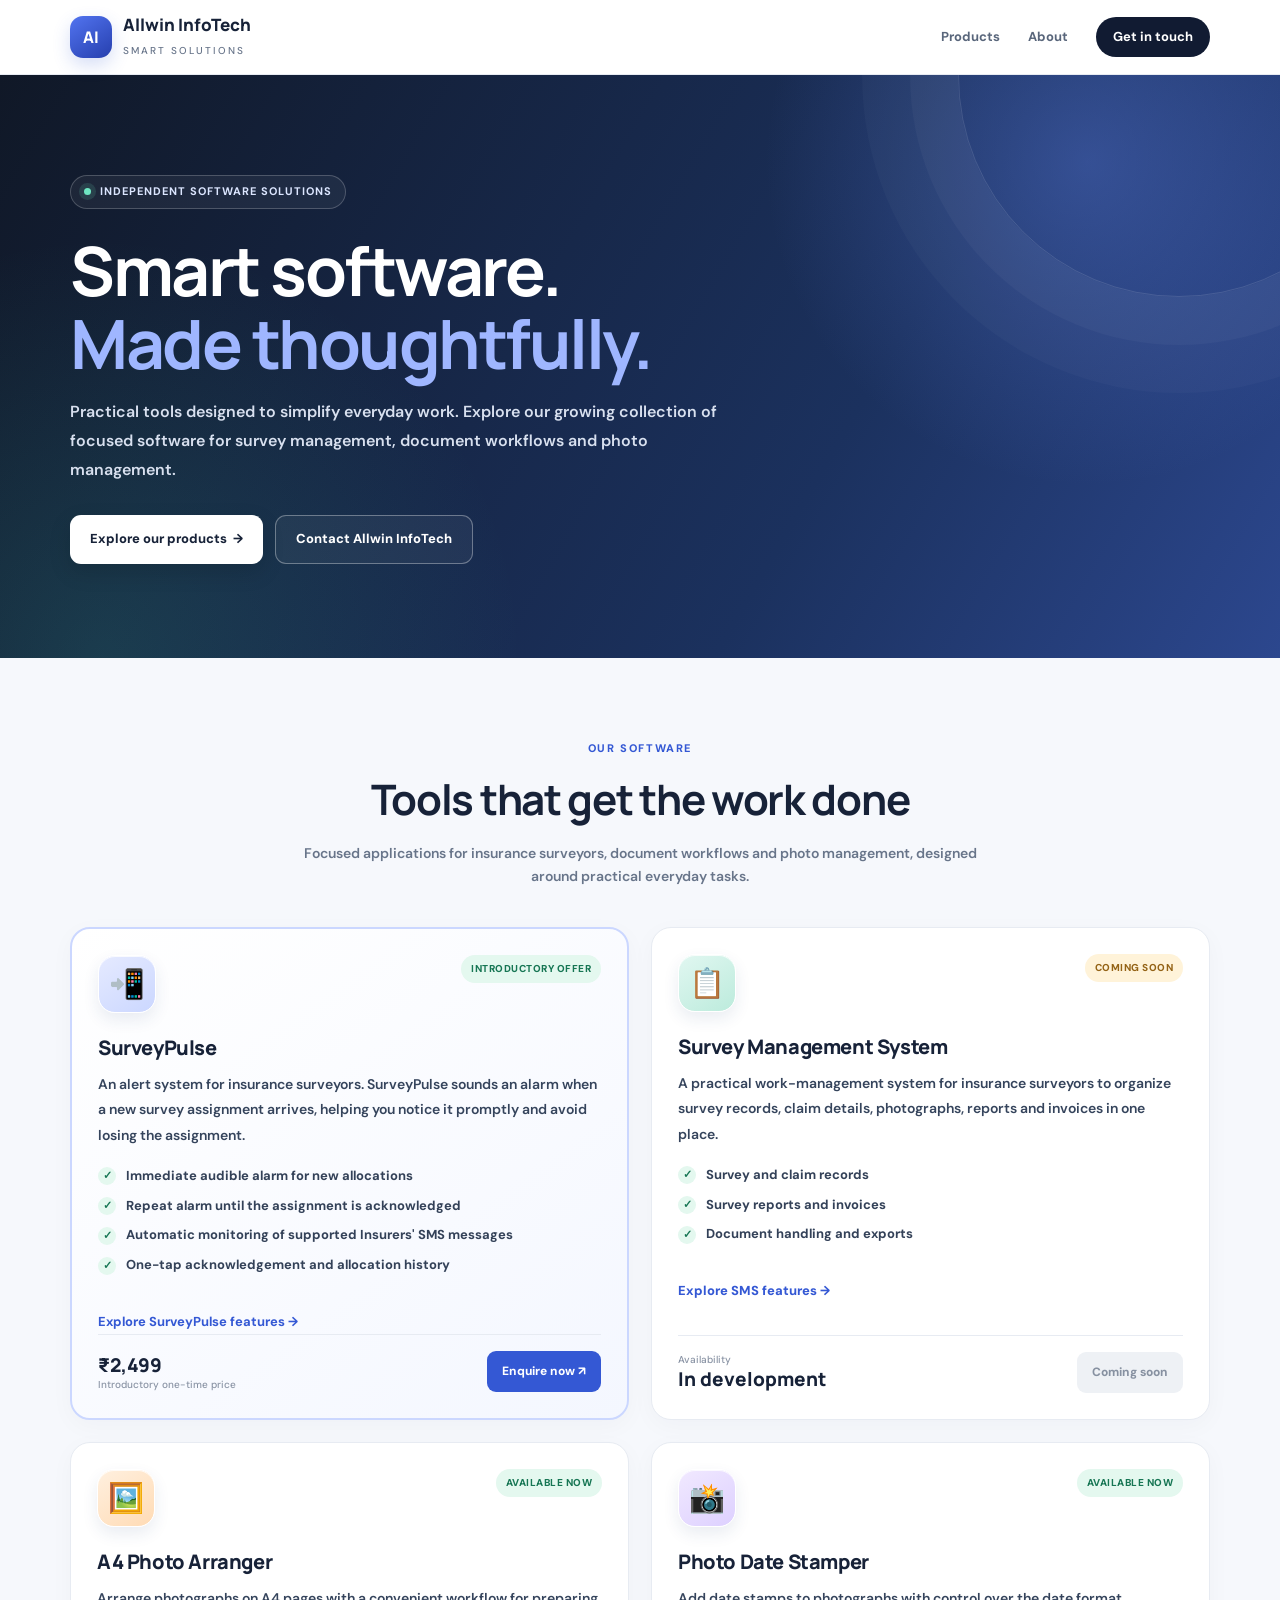
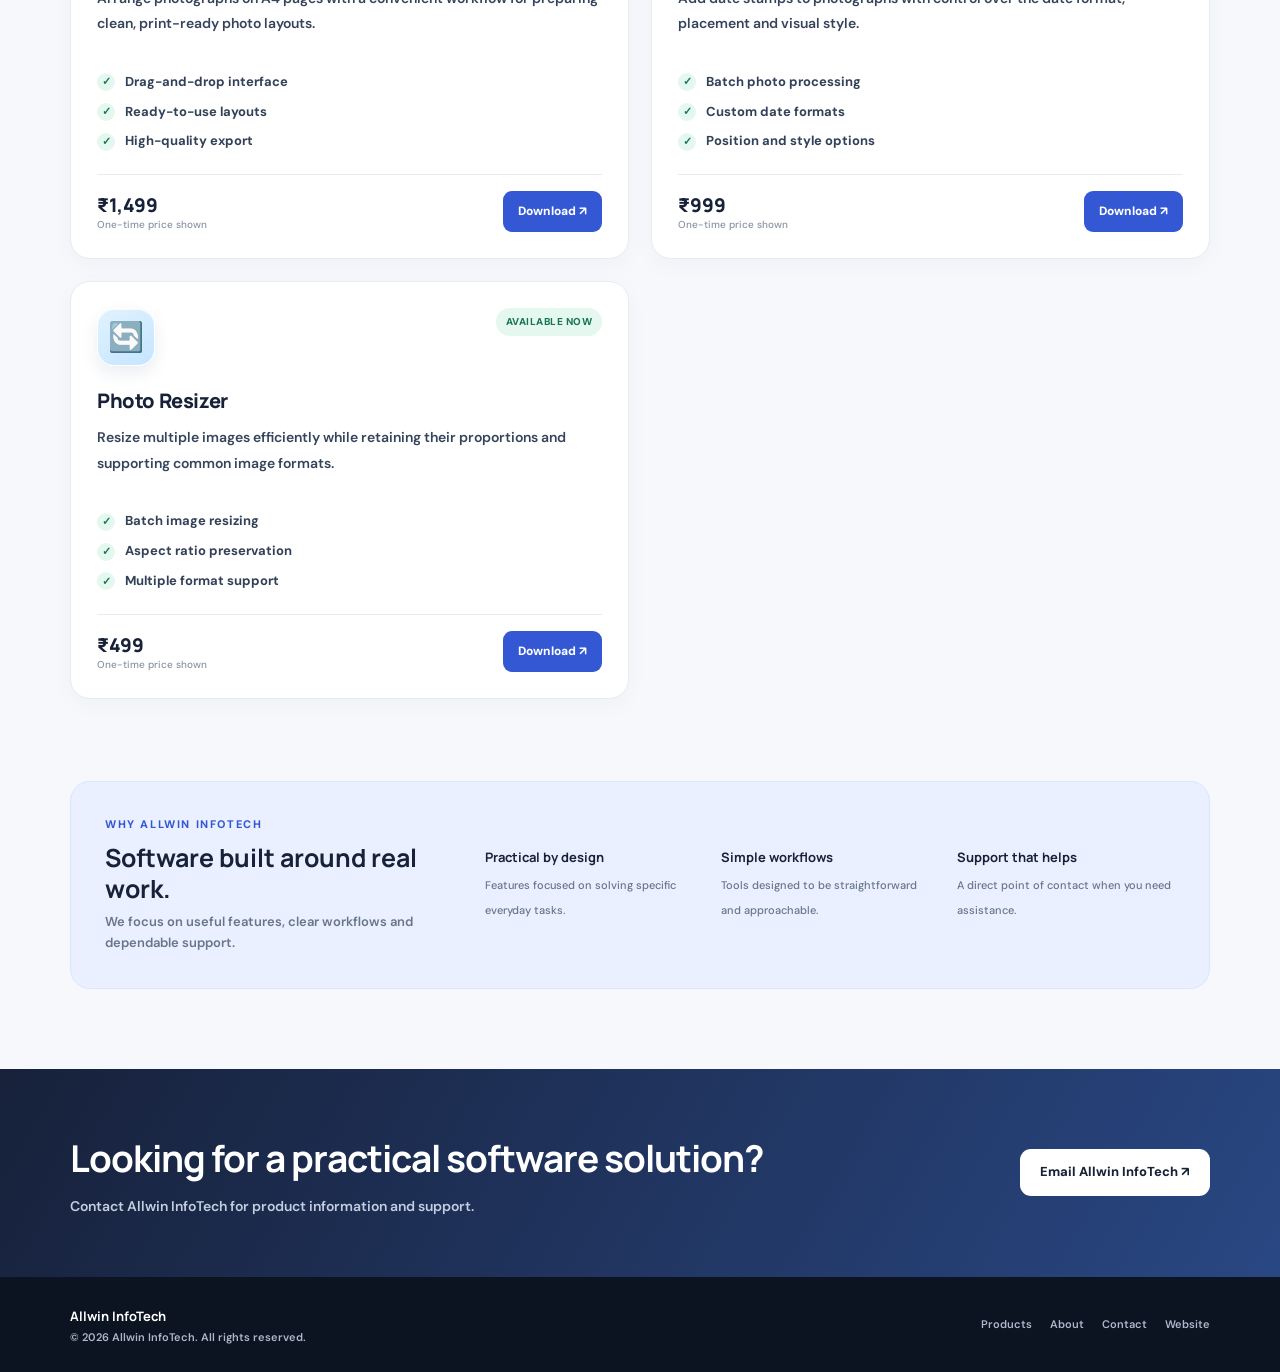
==== index.html @ 913e69c7 "Change header text from 'Useful' to 'Smart'" ====
<!doctype html>
<html lang="en">
<head>
<meta charset="utf-8">
<meta name="viewport" content="width=device-width,initial-scale=1">
<meta name="theme-color" content="#111b32">
<meta name="description" content="Practical software solutions from Allwin InfoTech.">
<title>Allwin InfoTech | Smart Software Solutions</title>
<!-- Google Tag Manager -->
<script>(function(w,d,s,l,i){w[l]=w[l]||[];w[l].push({'gtm.start':new Date().getTime(),event:'gtm.js'});var f=d.getElementsByTagName(s)[0],j=d.createElement(s),dl=l!='dataLayer'?'&l='+l:'';j.async=true;j.src='https://www.googletagmanager.com/gtm.js?id='+i+dl;f.parentNode.insertBefore(j,f);})(window,document,'script','dataLayer','GTM-WB59F9HL');</script>
<!-- End Google Tag Manager -->
<link rel="preconnect" href="https://fonts.googleapis.com">
<link rel="preconnect" href="https://fonts.gstatic.com" crossorigin>
<link href="https://fonts.googleapis.com/css2?family=DM+Sans:wght@400;500;600;700&family=Manrope:wght@500;600;700;800&display=swap" rel="stylesheet">
<style>
:root{--ink:#172238;--muted:#68758a;--blue:#3458d4;--line:#e7ebf2;--bg:#f6f8fc;--navy:#111b32}
*{box-sizing:border-box;margin:0;padding:0}html{scroll-behavior:smooth;scroll-padding-top:85px}
body{font-family:"DM Sans",sans-serif;color:var(--ink);background:var(--bg);line-height:1.6}
.wrap{width:min(1140px,calc(100% - 40px));margin:auto}
header{position:sticky;top:0;z-index:10;background:#ffffffed;backdrop-filter:blur(12px);border-bottom:1px solid var(--line)}
nav{min-height:74px;display:flex;align-items:center;justify-content:space-between;gap:20px}
.brand{display:flex;align-items:center;gap:11px;text-decoration:none;color:var(--ink)}
.logo{width:42px;height:42px;border-radius:13px;background:linear-gradient(145deg,#5274f0,#263fae);display:grid;place-items:center;color:white;font:800 16px Manrope;box-shadow:0 7px 18px #3458d433}
.brand strong{font:800 17px Manrope;display:block}.brand small{font-size:10px;letter-spacing:2px;color:var(--muted);text-transform:uppercase}
.navlinks{display:flex;align-items:center;gap:28px}.navlinks a{font-size:13px;font-weight:700;text-decoration:none;color:#59667b}.navlinks a:hover{color:var(--blue)}
.navlinks .contactlink{background:var(--navy);color:white;padding:10px 17px;border-radius:30px}
.hero{position:relative;overflow:hidden;color:white;padding:100px 0 94px;background:radial-gradient(circle at 85% 15%,#5979db66,transparent 27%),radial-gradient(circle at 8% 100%,#3ed0ad26,transparent 32%),linear-gradient(120deg,#101827,#1b315e 65%,#2c478e)}
.hero:after{content:"";position:absolute;width:440px;height:440px;border:1px solid #ffffff20;border-radius:50%;right:-120px;top:-220px;box-shadow:0 0 0 48px #ffffff08,0 0 0 96px #ffffff06}
.hero .wrap{position:relative;z-index:1}.eyebrow{display:inline-flex;align-items:center;gap:9px;padding:7px 13px;border:1px solid #ffffff35;border-radius:30px;color:#dce6ff;background:#ffffff0d;font-size:11px;font-weight:700;letter-spacing:1px;text-transform:uppercase}
.dot{width:7px;height:7px;border-radius:50%;background:#6ee7c2;box-shadow:0 0 0 5px #6ee7c222}
h1,h2,h3{font-family:Manrope,sans-serif}.hero h1{font-size:clamp(42px,6vw,68px);line-height:1.08;letter-spacing:-2.5px;margin:25px 0 18px}.hero h1 span{color:#9fb6ff}
.hero p{max-width:650px;color:#cbd5e8;font-size:16px;line-height:1.8}
.actions{display:flex;flex-wrap:wrap;gap:12px;margin-top:30px}.btn{display:inline-flex;align-items:center;justify-content:center;padding:13px 20px;border-radius:11px;text-decoration:none;font-size:13px;font-weight:700;transition:.2s}
.btn:hover{transform:translateY(-2px)}.primary{background:white;color:#172238;box-shadow:0 8px 22px #0002}.outline{color:white;border:1px solid #ffffff55;background:#ffffff0d}
.section{padding:82px 0}.heading{text-align:center;max-width:680px;margin:0 auto 40px}.kicker{color:var(--blue);font-size:11px;font-weight:800;letter-spacing:1.6px;text-transform:uppercase}
.heading h2{font-size:clamp(30px,4vw,42px);letter-spacing:-1.3px;margin:9px 0}.heading p{color:var(--muted);font-size:14px}
.products{display:grid;grid-template-columns:repeat(2,minmax(0,1fr));gap:22px}
.card{background:white;border:1px solid var(--line);border-radius:20px;padding:26px;box-shadow:0 6px 24px #19284b08;display:flex;flex-direction:column;transition:.25s}
.card:hover{transform:translateY(-5px);box-shadow:0 18px 45px #19284b13;border-color:#d5defb}
.cardtop{display:flex;align-items:flex-start;justify-content:space-between}.iconbox{width:58px;height:58px;border-radius:17px;background:linear-gradient(145deg,#e8edff,#d8e2ff);display:grid;place-items:center;font-size:29px;box-shadow:inset 0 1px 0 #ffffffcc,0 7px 16px #243b7a18;border:1px solid #ffffff;transition:transform .22s,box-shadow .22s}.card:hover .iconbox{transform:translateY(-3px) rotate(-3deg);box-shadow:inset 0 1px 0 #ffffffcc,0 11px 20px #243b7a25}.card:nth-child(1) .iconbox{background:linear-gradient(145deg,#e5eaff,#cbd7ff)}.card:nth-child(2) .iconbox{background:linear-gradient(145deg,#e1f7f1,#bcebdc)}.card:nth-child(3) .iconbox{background:linear-gradient(145deg,#fff0df,#ffdbb5)}.card:nth-child(4) .iconbox{background:linear-gradient(145deg,#f1e9ff,#ddd0ff)}.card:nth-child(5) .iconbox{background:linear-gradient(145deg,#e1f2ff,#c5e5ff)}
.status{font-size:10px;font-weight:800;text-transform:uppercase;letter-spacing:.5px;padding:6px 10px;border-radius:20px;background:#e4f8ef;color:#177654}.soon{background:#fff3d9;color:#946316}
.card h3{font-size:20px;margin:19px 0 8px;letter-spacing:-.4px}.desc{font-size:14px;font-weight:500;color:#46536a;line-height:1.8;min-height:68px}
.features{display:grid;gap:9px;margin:18px 0 22px}.feature{font-size:13px;font-weight:600;color:#3f4d63;display:flex;gap:10px;align-items:center}.tick{width:18px;height:18px;flex:0 0 18px;border-radius:50%;background:#e4f8ef;color:#177654;display:grid;place-items:center;font-size:11px;font-weight:800}
.bottom{margin-top:auto;padding-top:16px;border-top:1px solid var(--line);display:flex;justify-content:space-between;align-items:center;gap:12px}.price{font:800 19px Manrope}.price small{display:block;font:500 10px "DM Sans";color:#8993a4}
.download{background:var(--blue);color:white;padding:11px 15px;border-radius:9px;text-decoration:none;font-size:12px;font-weight:800}.download:hover{background:#2443b4}.disabled{background:#eef1f5;color:#8791a1;padding:11px 15px;border-radius:9px;font-size:12px;font-weight:800}
.about{padding:0 0 80px}.aboutbox{display:grid;grid-template-columns:1fr 2fr;gap:35px;align-items:center;background:#eaf0ff;border:1px solid #dce5ff;border-radius:20px;padding:34px}
.aboutbox h2{font-size:25px;line-height:1.25;margin-top:8px}.aboutbox p{color:var(--muted);font-size:13px;margin-top:8px}
.values{display:grid;grid-template-columns:repeat(3,1fr);gap:18px}.values strong{display:block;font:700 13px Manrope;margin-bottom:5px}.values span{font-size:11px;color:var(--muted)}
.cta{background:linear-gradient(120deg,#17213a,#294783);color:white;padding:60px 0}.ctainner{display:flex;justify-content:space-between;align-items:center;gap:25px}.cta h2{font-size:clamp(27px,4vw,37px);letter-spacing:-1px}.cta p{color:#c4cee1;font-size:14px;margin-top:7px}.cta .btn{background:white;color:#172238;white-space:nowrap}
footer{background:#0c1321;color:#aeb8ca;padding:26px 0}.foot{display:flex;justify-content:space-between;align-items:center;gap:18px;flex-wrap:wrap}.foot strong{font:700 13px Manrope;color:white}.foot small{display:block;font-size:11px}.footlinks{display:flex;gap:18px}.foot a{font-size:11px;color:#aeb8ca;text-decoration:none}.foot a:hover{color:white}
@media(max-width:760px){.products{grid-template-columns:1fr}.aboutbox{grid-template-columns:1fr}.values{grid-template-columns:1fr}.navlinks{gap:15px}}
@media(max-width:560px){.wrap{width:calc(100% - 30px)}nav{min-height:66px}.navlinks a:not(.contactlink){display:none}.hero{padding:76px 0}.hero h1{letter-spacing:-1.6px}.section{padding:64px 0}.card{padding:21px}.desc{min-height:0}.ctainner{align-items:flex-start;flex-direction:column}.foot{align-items:flex-start;flex-direction:column}}
/* Readability refinement: use stronger weights throughout the homepage */
body{font-weight:500;-webkit-font-smoothing:antialiased;text-rendering:optimizeLegibility}
.brand strong{font-weight:800}.navlinks a{font-weight:700}
.hero p{font-weight:600;color:#d8e0ef}
.heading p,.aboutbox p,.cta p{font-weight:600}
.card h3{font-weight:800}
.desc{font-size:14px;font-weight:600;color:#35445c;line-height:1.8}
.feature{font-size:13px;font-weight:700;color:#334158}
.kicker{font-weight:800}.btn,.download,.disabled{font-weight:800}
.price{font-weight:800}
.foot small,.foot a{font-weight:600}
@media(prefers-reduced-motion:reduce){*{scroll-behavior:auto!important;transition:none!important}}
</style>
</head>
<body>
<!-- Google Tag Manager (noscript) -->
<noscript><iframe src="https://www.googletagmanager.com/ns.html?id=GTM-WB59F9HL" height="0" width="0" style="display:none;visibility:hidden"></iframe></noscript>
<!-- End Google Tag Manager (noscript) -->
<header><div class="wrap"><nav>
<a class="brand" href="#" aria-label="Allwin InfoTech home"><span class="logo">AI</span><span><strong>Allwin InfoTech</strong><small>Smart Solutions</small></span></a>
<div class="navlinks"><a href="#products">Products</a><a href="#about">About</a><a class="contactlink" href="mailto:allwininfotech25@gmail.com">Get in touch</a></div>
</nav></div></header>
<main>
<section class="hero"><div class="wrap">
<div class="eyebrow"><span class="dot"></span> Independent software solutions</div>
<h1>Smart software.<br><span>Made thoughtfully.</span></h1>
<p>Practical tools designed to simplify everyday work. Explore our growing collection of focused software for survey management, document workflows and photo management.</p>
<div class="actions"><a class="btn primary" href="#products">Explore our products&nbsp; →</a><a class="btn outline" href="mailto:allwininfotech25@gmail.com">Contact Allwin InfoTech</a></div>
</div></section>
<section class="section" id="products"><div class="wrap">
<div class="heading"><div class="kicker">Our software</div><h2>Tools that get the work done</h2><p>Focused applications for insurance surveyors, document workflows and photo management, designed around practical everyday tasks.</p></div>
<div class="products">
<article class="card" style="border:2px solid #cbd7ff;background:linear-gradient(145deg,#fff 0%,#f4f7ff 100%)">
<div class="cardtop"><div class="iconbox">📲</div><span class="status">Introductory offer</span></div>
<h3>SurveyPulse</h3>
<p class="desc">An alert system for insurance surveyors. SurveyPulse sounds an alarm when a new survey assignment arrives, helping you notice it promptly and avoid losing the assignment.</p>
<div class="features">
<div class="feature"><span class="tick">✓</span>Immediate audible alarm for new allocations</div>
<div class="feature"><span class="tick">✓</span>Repeat alarm until the assignment is acknowledged</div>
<div class="feature"><span class="tick">✓</span>Automatic monitoring of supported Insurers' SMS messages</div>
<div class="feature"><span class="tick">✓</span>One-tap acknowledgement and allocation history</div>
</div>
<p style="margin-top:10px"><a href="surveypulse.html" style="color:#3458d4;font-size:13px;font-weight:700;text-decoration:none">Explore SurveyPulse features →</a></p>
<div class="bottom">
<div class="price">₹2,499<small>Introductory one-time price</small></div>
<a class="download" href="mailto:allwininfotech25@gmail.com?subject=SurveyPulse%20Enquiry">Enquire now ↗</a>
</div>
</article>
<article class="card"><div class="cardtop"><div class="iconbox">📋</div><span class="status soon">Coming soon</span></div><h3>Survey Management System</h3><p class="desc">A practical work-management system for insurance surveyors to organize survey records, claim details, photographs, reports and invoices in one place.</p><div class="features"><div class="feature"><span class="tick">✓</span>Survey and claim records</div><div class="feature"><span class="tick">✓</span>Survey reports and invoices</div><div class="feature"><span class="tick">✓</span>Document handling and exports</div></div><p style="margin-top:10px"><a href="survey-management-system.html" style="color:#3458d4;font-size:13px;font-weight:800;text-decoration:none">Explore SMS features →</a></p><div class="bottom"><div class="price"><small>Availability</small>In development</div><span class="disabled">Coming soon</span></div></article>
<article class="card"><div class="cardtop"><div class="iconbox">🖼️</div><span class="status">Available now</span></div><h3>A4 Photo Arranger</h3><p class="desc">Arrange photographs on A4 pages with a convenient workflow for preparing clean, print-ready photo layouts.</p><div class="features"><div class="feature"><span class="tick">✓</span>Drag-and-drop interface</div><div class="feature"><span class="tick">✓</span>Ready-to-use layouts</div><div class="feature"><span class="tick">✓</span>High-quality export</div></div><div class="bottom"><div class="price">₹1,499<small>One-time price shown</small></div><a class="download" href="https://drive.google.com/file/d/14XBz6GuBv0l6pggsf4fGPcpHGSmp3ODH/view?usp=sharing" target="_blank" rel="noopener noreferrer">Download ↗</a></div></article>
<article class="card"><div class="cardtop"><div class="iconbox">📸</div><span class="status">Available now</span></div><h3>Photo Date Stamper</h3><p class="desc">Add date stamps to photographs with control over the date format, placement and visual style.</p><div class="features"><div class="feature"><span class="tick">✓</span>Batch photo processing</div><div class="feature"><span class="tick">✓</span>Custom date formats</div><div class="feature"><span class="tick">✓</span>Position and style options</div></div><div class="bottom"><div class="price">₹999<small>One-time price shown</small></div><a class="download" href="https://drive.google.com/file/d/1Je1Liu9zr5Kgs1s3drsb4Y1v3xzqOXGj/view?usp=sharing" target="_blank" rel="noopener noreferrer">Download ↗</a></div></article>
<article class="card"><div class="cardtop"><div class="iconbox">🔄</div><span class="status">Available now</span></div><h3>Photo Resizer</h3><p class="desc">Resize multiple images efficiently while retaining their proportions and supporting common image formats.</p><div class="features"><div class="feature"><span class="tick">✓</span>Batch image resizing</div><div class="feature"><span class="tick">✓</span>Aspect ratio preservation</div><div class="feature"><span class="tick">✓</span>Multiple format support</div></div><div class="bottom"><div class="price">₹499<small>One-time price shown</small></div><a class="download" href="https://drive.google.com/file/d/1WOP2BEQccUYnQB0Oia4sD2P0utUYuHHG/view?usp=sharing" target="_blank" rel="noopener noreferrer">Download ↗</a></div></article>
</div></div></section>
<section class="about" id="about"><div class="wrap"><div class="aboutbox"><div><div class="kicker">Why Allwin InfoTech</div><h2>Software built around real work.</h2><p>We focus on useful features, clear workflows and dependable support.</p></div><div class="values"><div><strong>Practical by design</strong><span>Features focused on solving specific everyday tasks.</span></div><div><strong>Simple workflows</strong><span>Tools designed to be straightforward and approachable.</span></div><div><strong>Support that helps</strong><span>A direct point of contact when you need assistance.</span></div></div></div></div></section>
<section class="cta"><div class="wrap ctainner"><div><h2>Looking for a practical software solution?</h2><p>Contact Allwin InfoTech for product information and support.</p></div><a class="btn" href="mailto:allwininfotech25@gmail.com">Email Allwin InfoTech ↗</a></div></section>
</main>
<footer><div class="wrap foot"><div><strong>Allwin InfoTech</strong><small>© 2026 Allwin InfoTech. All rights reserved.</small></div><div class="footlinks"><a href="#products">Products</a><a href="#about">About</a><a href="mailto:allwininfotech25@gmail.com">Contact</a><a href="https://www.allwininfotech.in" target="_blank" rel="noopener noreferrer">Website</a></div></div></footer>
</body></html>
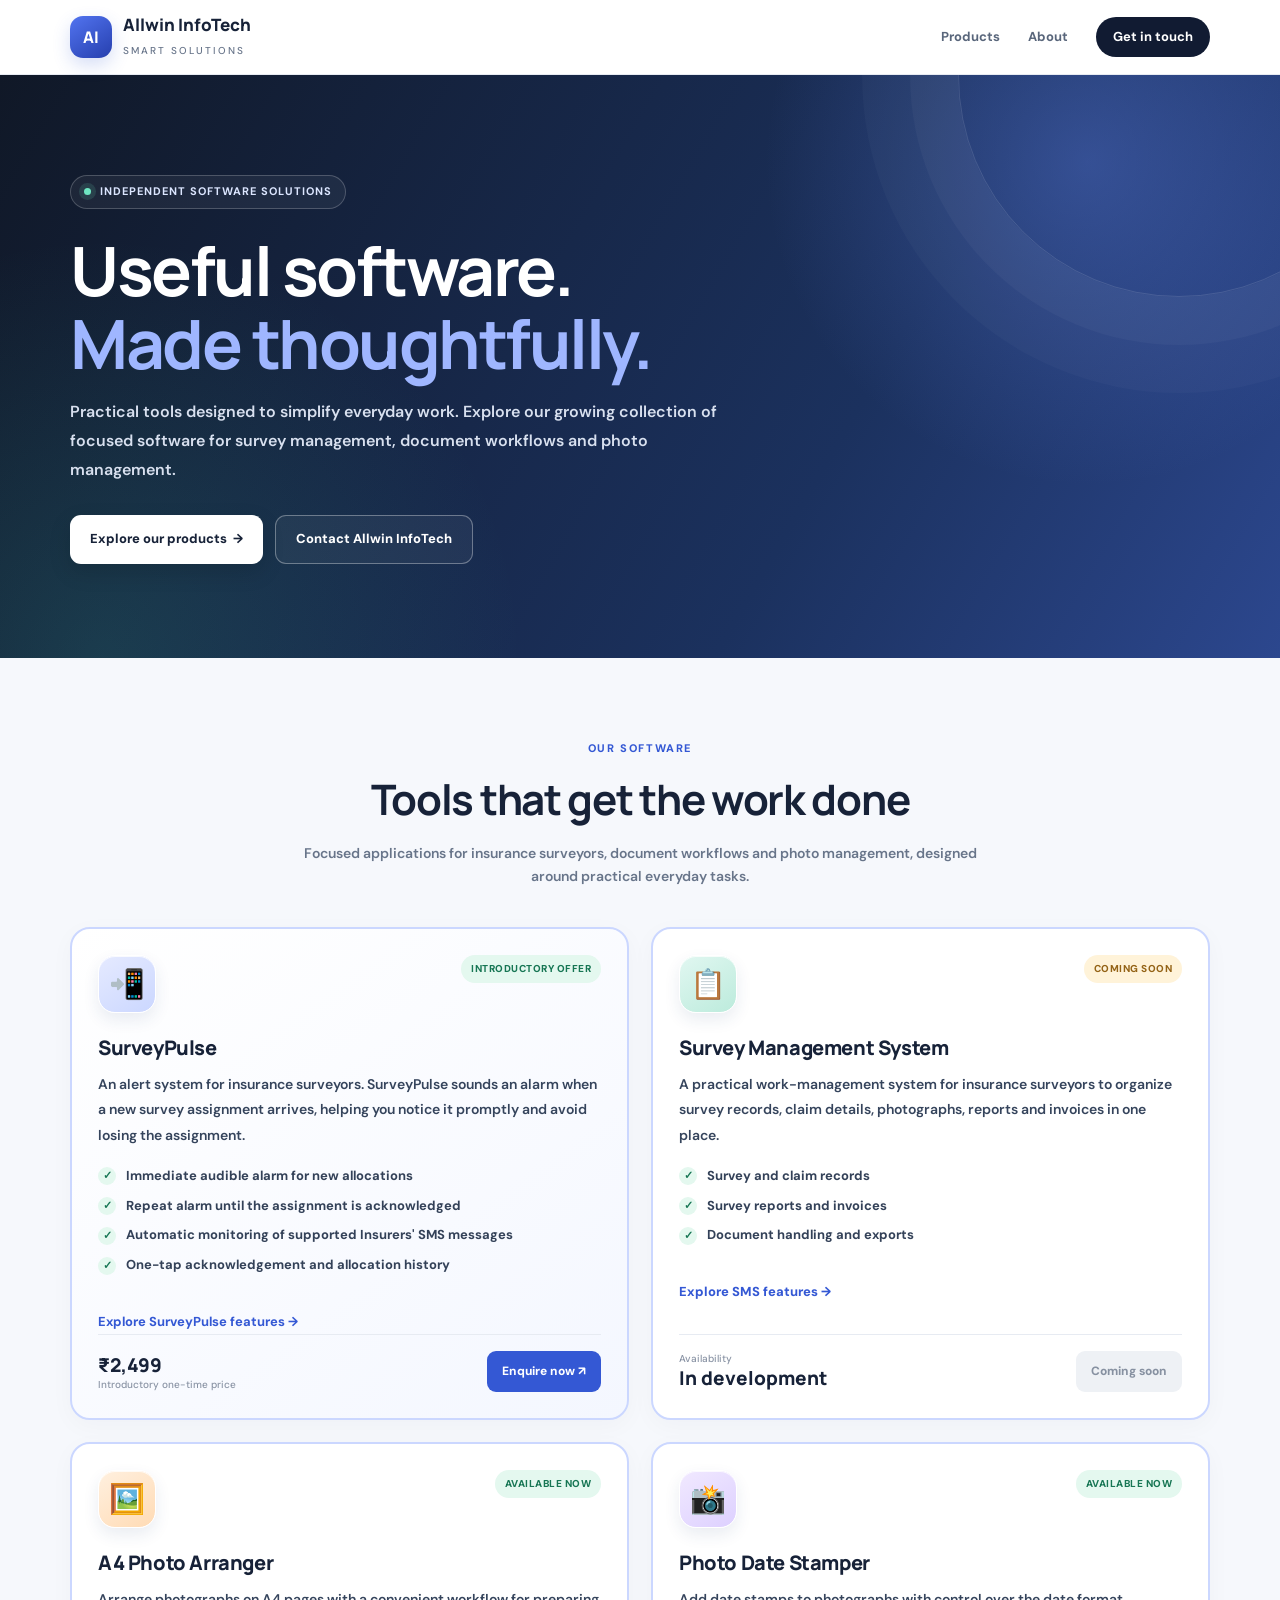
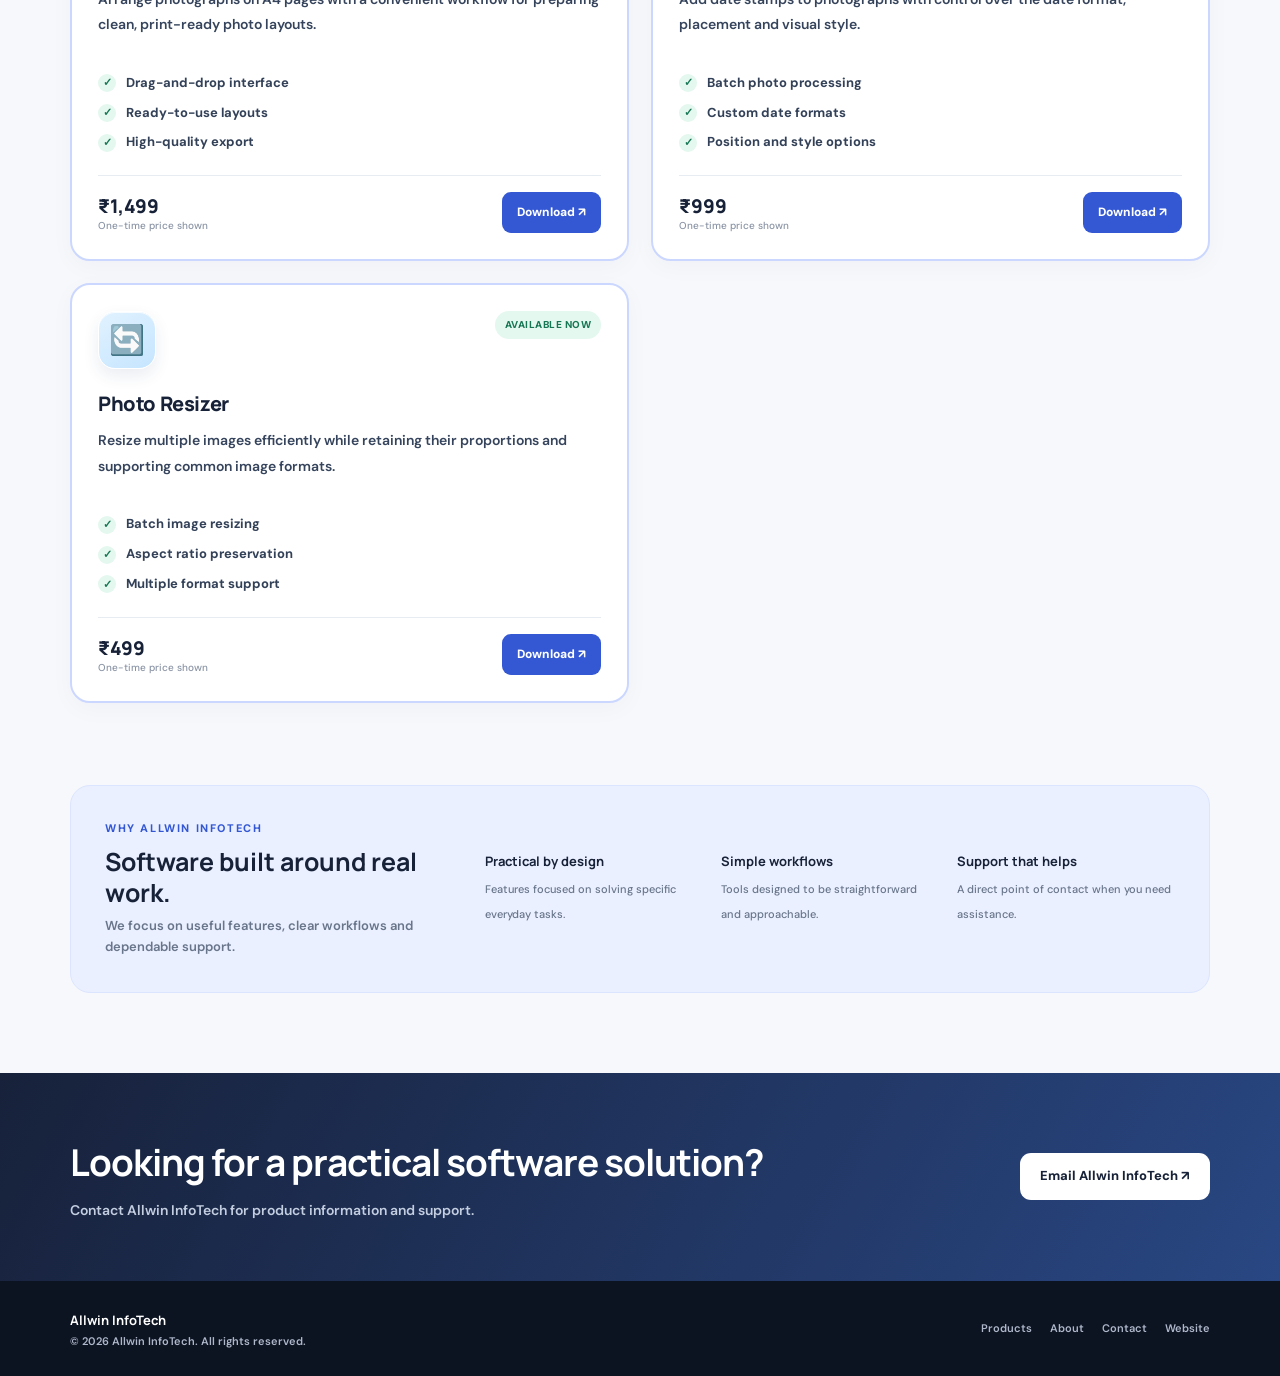
==== commit 5f093c19: "Change hero section heading from 'Smart' to 'Useful'" ====
--- a/index.html
+++ b/index.html
@@ -35,7 +35,7 @@
 .section{padding:82px 0}.heading{text-align:center;max-width:680px;margin:0 auto 40px}.kicker{color:var(--blue);font-size:11px;font-weight:800;letter-spacing:1.6px;text-transform:uppercase}
 .heading h2{font-size:clamp(30px,4vw,42px);letter-spacing:-1.3px;margin:9px 0}.heading p{color:var(--muted);font-size:14px}
 .products{display:grid;grid-template-columns:repeat(2,minmax(0,1fr));gap:22px}
-.card{background:white;border:1px solid var(--line);border-radius:20px;padding:26px;box-shadow:0 6px 24px #19284b08;display:flex;flex-direction:column;transition:.25s}
+.card{background:white;border:2px solid #cbd7ff;border-radius:20px;padding:26px;box-shadow:0 6px 24px #19284b08;display:flex;flex-direction:column;transition:.25s}
 .card:hover{transform:translateY(-5px);box-shadow:0 18px 45px #19284b13;border-color:#d5defb}
 .cardtop{display:flex;align-items:flex-start;justify-content:space-between}.iconbox{width:58px;height:58px;border-radius:17px;background:linear-gradient(145deg,#e8edff,#d8e2ff);display:grid;place-items:center;font-size:29px;box-shadow:inset 0 1px 0 #ffffffcc,0 7px 16px #243b7a18;border:1px solid #ffffff;transition:transform .22s,box-shadow .22s}.card:hover .iconbox{transform:translateY(-3px) rotate(-3deg);box-shadow:inset 0 1px 0 #ffffffcc,0 11px 20px #243b7a25}.card:nth-child(1) .iconbox{background:linear-gradient(145deg,#e5eaff,#cbd7ff)}.card:nth-child(2) .iconbox{background:linear-gradient(145deg,#e1f7f1,#bcebdc)}.card:nth-child(3) .iconbox{background:linear-gradient(145deg,#fff0df,#ffdbb5)}.card:nth-child(4) .iconbox{background:linear-gradient(145deg,#f1e9ff,#ddd0ff)}.card:nth-child(5) .iconbox{background:linear-gradient(145deg,#e1f2ff,#c5e5ff)}
 .status{font-size:10px;font-weight:800;text-transform:uppercase;letter-spacing:.5px;padding:6px 10px;border-radius:20px;background:#e4f8ef;color:#177654}.soon{background:#fff3d9;color:#946316}
@@ -75,7 +75,7 @@
 <main>
 <section class="hero"><div class="wrap">
 <div class="eyebrow"><span class="dot"></span> Independent software solutions</div>
-<h1>Smart software.<br><span>Made thoughtfully.</span></h1>
+<h1>Useful software.<br><span>Made thoughtfully.</span></h1>
 <p>Practical tools designed to simplify everyday work. Explore our growing collection of focused software for survey management, document workflows and photo management.</p>
 <div class="actions"><a class="btn primary" href="#products">Explore our products&nbsp; →</a><a class="btn outline" href="mailto:allwininfotech25@gmail.com">Contact Allwin InfoTech</a></div>
 </div></section>
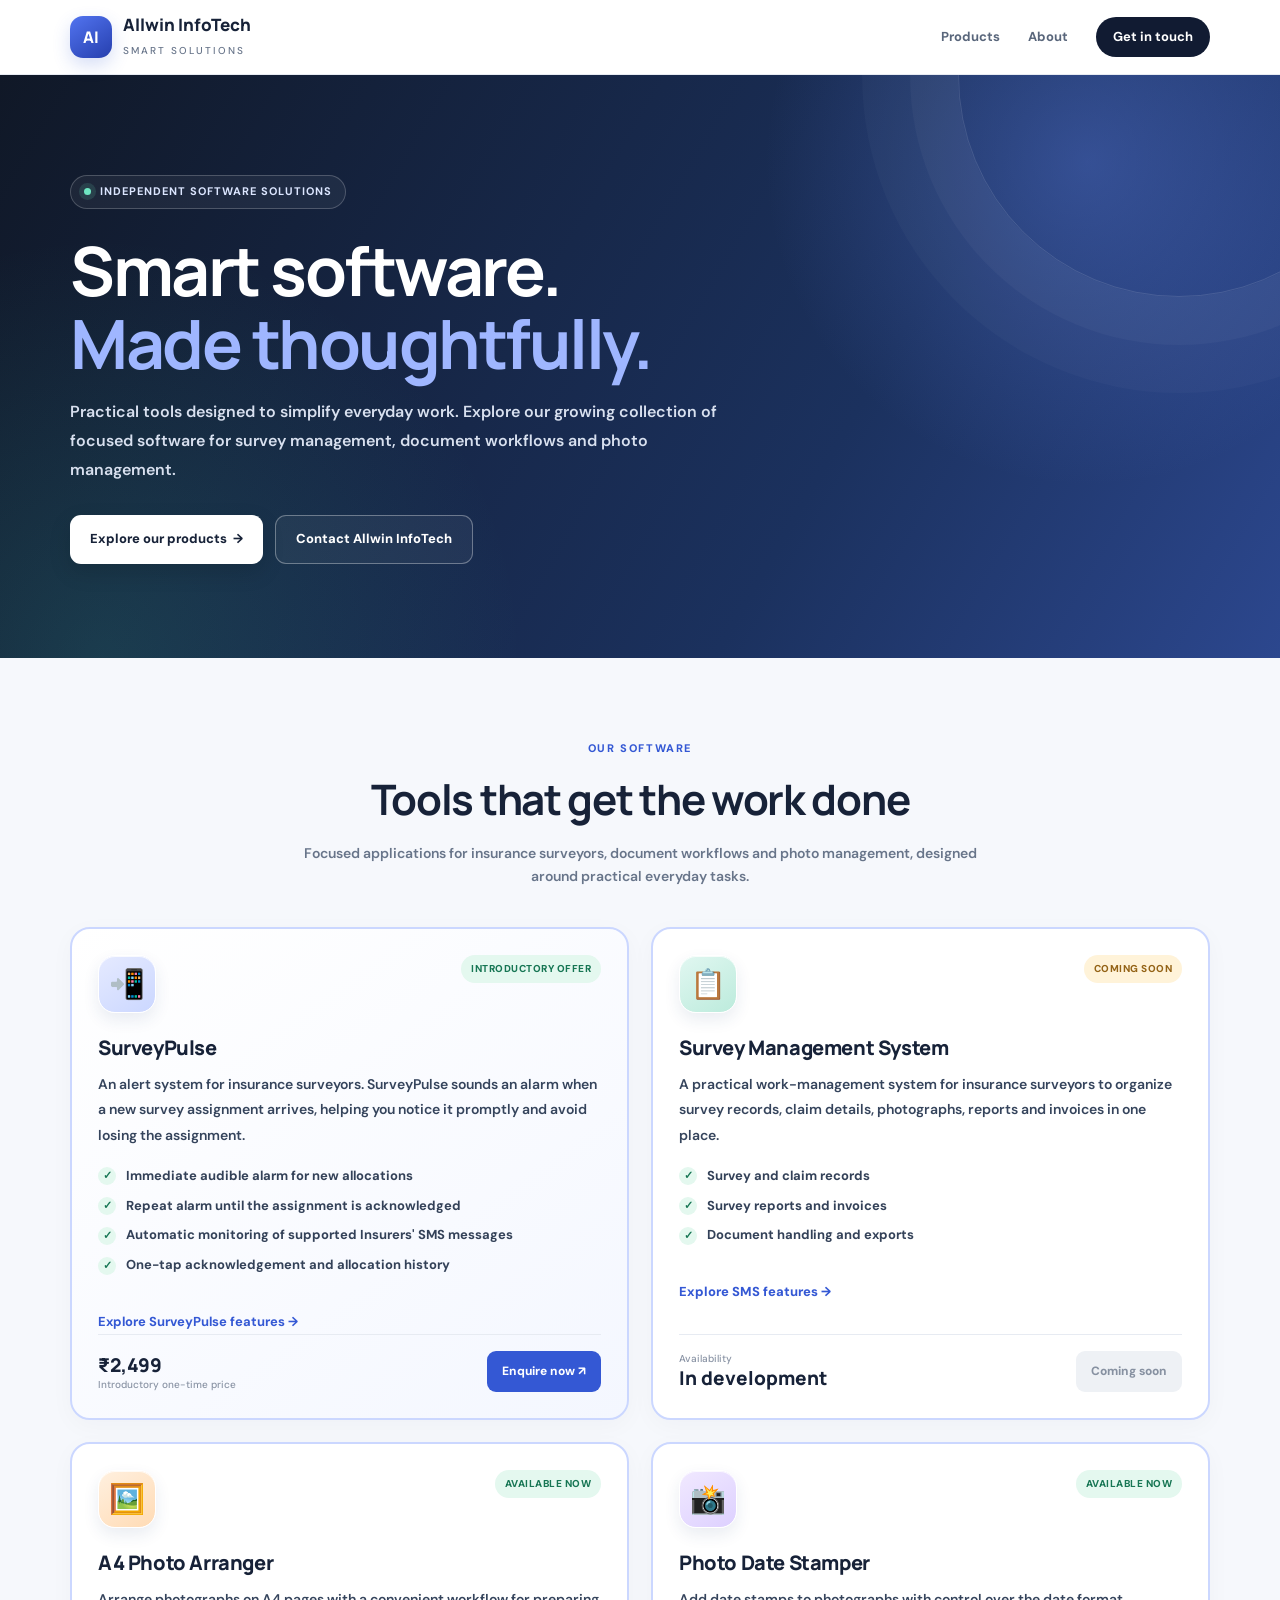
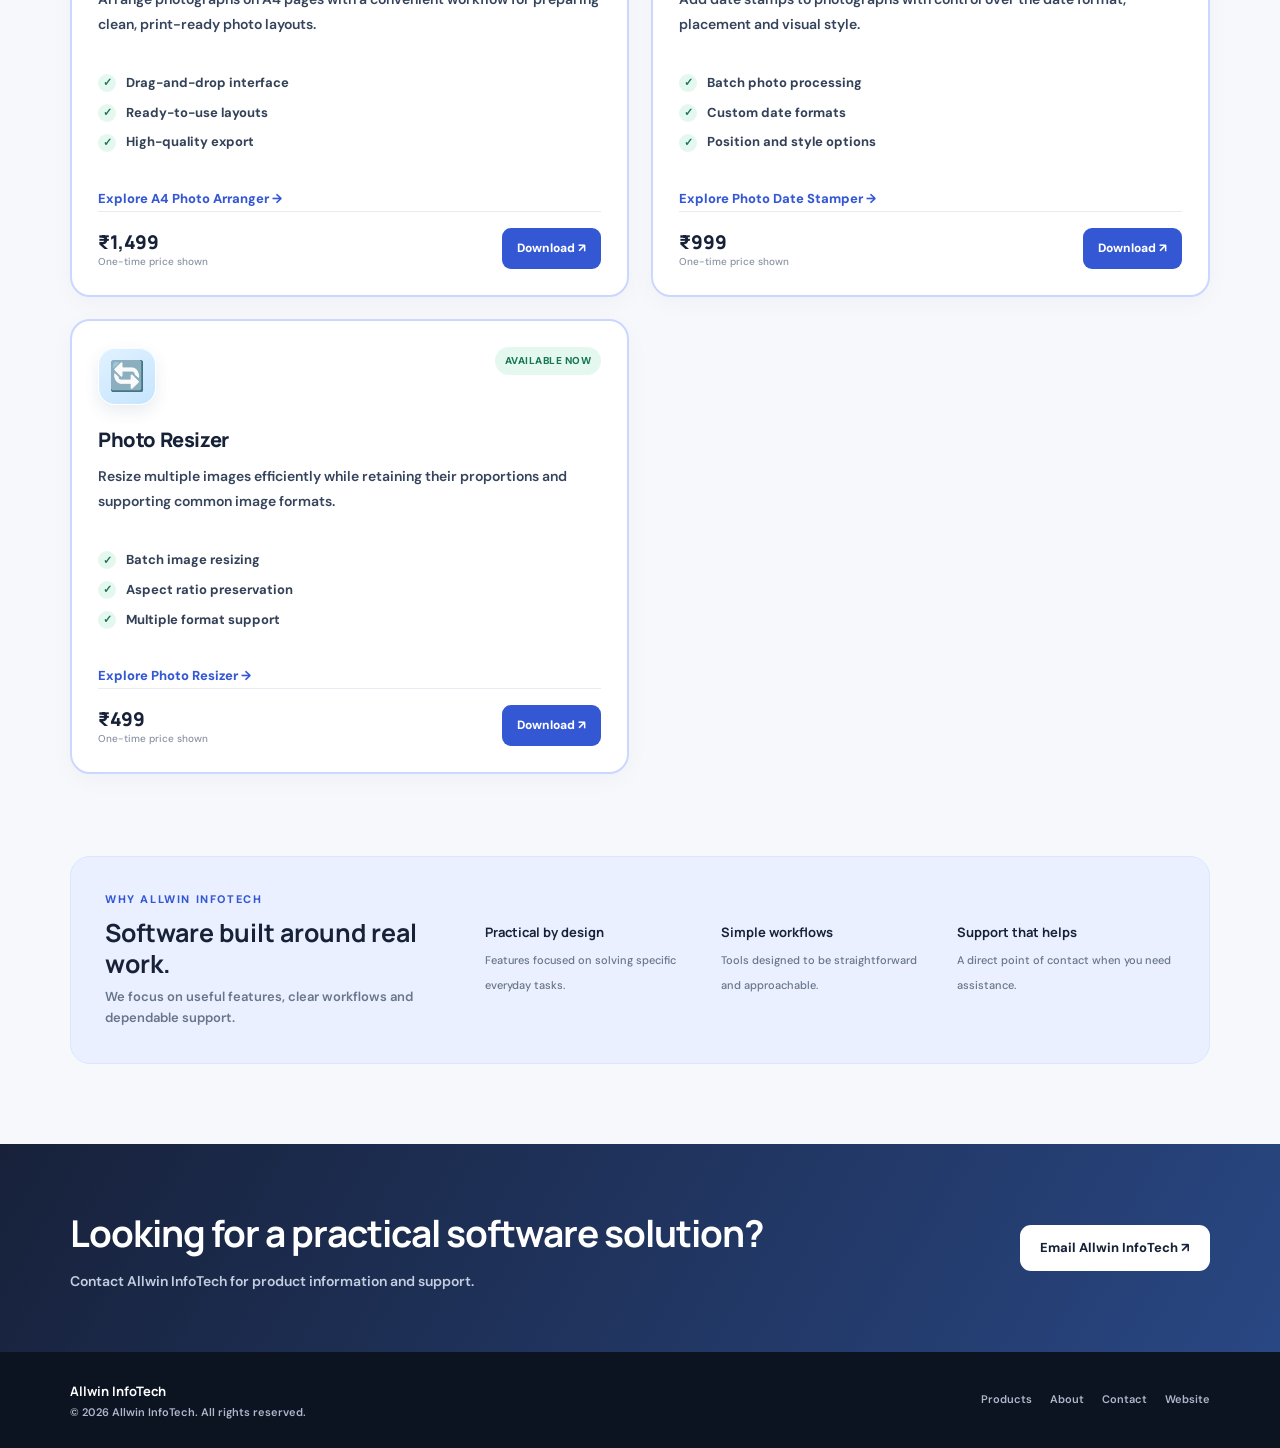
==== commit 8f294684: "Update hero section heading from 'Useful' to 'Smart'" ====
--- a/index.html
+++ b/index.html
@@ -75,7 +75,7 @@
 <main>
 <section class="hero"><div class="wrap">
 <div class="eyebrow"><span class="dot"></span> Independent software solutions</div>
-<h1>Useful software.<br><span>Made thoughtfully.</span></h1>
+<h1>Smart software.<br><span>Made thoughtfully.</span></h1>
 <p>Practical tools designed to simplify everyday work. Explore our growing collection of focused software for survey management, document workflows and photo management.</p>
 <div class="actions"><a class="btn primary" href="#products">Explore our products&nbsp; →</a><a class="btn outline" href="mailto:allwininfotech25@gmail.com">Contact Allwin InfoTech</a></div>
 </div></section>
@@ -99,9 +99,9 @@
 </div>
 </article>
 <article class="card"><div class="cardtop"><div class="iconbox">📋</div><span class="status soon">Coming soon</span></div><h3>Survey Management System</h3><p class="desc">A practical work-management system for insurance surveyors to organize survey records, claim details, photographs, reports and invoices in one place.</p><div class="features"><div class="feature"><span class="tick">✓</span>Survey and claim records</div><div class="feature"><span class="tick">✓</span>Survey reports and invoices</div><div class="feature"><span class="tick">✓</span>Document handling and exports</div></div><p style="margin-top:10px"><a href="survey-management-system.html" style="color:#3458d4;font-size:13px;font-weight:800;text-decoration:none">Explore SMS features →</a></p><div class="bottom"><div class="price"><small>Availability</small>In development</div><span class="disabled">Coming soon</span></div></article>
-<article class="card"><div class="cardtop"><div class="iconbox">🖼️</div><span class="status">Available now</span></div><h3>A4 Photo Arranger</h3><p class="desc">Arrange photographs on A4 pages with a convenient workflow for preparing clean, print-ready photo layouts.</p><div class="features"><div class="feature"><span class="tick">✓</span>Drag-and-drop interface</div><div class="feature"><span class="tick">✓</span>Ready-to-use layouts</div><div class="feature"><span class="tick">✓</span>High-quality export</div></div><div class="bottom"><div class="price">₹1,499<small>One-time price shown</small></div><a class="download" href="https://drive.google.com/file/d/14XBz6GuBv0l6pggsf4fGPcpHGSmp3ODH/view?usp=sharing" target="_blank" rel="noopener noreferrer">Download ↗</a></div></article>
-<article class="card"><div class="cardtop"><div class="iconbox">📸</div><span class="status">Available now</span></div><h3>Photo Date Stamper</h3><p class="desc">Add date stamps to photographs with control over the date format, placement and visual style.</p><div class="features"><div class="feature"><span class="tick">✓</span>Batch photo processing</div><div class="feature"><span class="tick">✓</span>Custom date formats</div><div class="feature"><span class="tick">✓</span>Position and style options</div></div><div class="bottom"><div class="price">₹999<small>One-time price shown</small></div><a class="download" href="https://drive.google.com/file/d/1Je1Liu9zr5Kgs1s3drsb4Y1v3xzqOXGj/view?usp=sharing" target="_blank" rel="noopener noreferrer">Download ↗</a></div></article>
-<article class="card"><div class="cardtop"><div class="iconbox">🔄</div><span class="status">Available now</span></div><h3>Photo Resizer</h3><p class="desc">Resize multiple images efficiently while retaining their proportions and supporting common image formats.</p><div class="features"><div class="feature"><span class="tick">✓</span>Batch image resizing</div><div class="feature"><span class="tick">✓</span>Aspect ratio preservation</div><div class="feature"><span class="tick">✓</span>Multiple format support</div></div><div class="bottom"><div class="price">₹499<small>One-time price shown</small></div><a class="download" href="https://drive.google.com/file/d/1WOP2BEQccUYnQB0Oia4sD2P0utUYuHHG/view?usp=sharing" target="_blank" rel="noopener noreferrer">Download ↗</a></div></article>
+<article class="card"><div class="cardtop"><div class="iconbox">🖼️</div><span class="status">Available now</span></div><h3>A4 Photo Arranger</h3><p class="desc">Arrange photographs on A4 pages with a convenient workflow for preparing clean, print-ready photo layouts.</p><div class="features"><div class="feature"><span class="tick">✓</span>Drag-and-drop interface</div><div class="feature"><span class="tick">✓</span>Ready-to-use layouts</div><div class="feature"><span class="tick">✓</span>High-quality export</div></div><p style="margin-top:10px"><a href="a4-photo-arranger.html" style="color:#3458d4;font-size:13px;font-weight:800;text-decoration:none">Explore A4 Photo Arranger →</a></p><div class="bottom"><div class="price">₹1,499<small>One-time price shown</small></div><a class="download" href="https://drive.google.com/file/d/14XBz6GuBv0l6pggsf4fGPcpHGSmp3ODH/view?usp=sharing" target="_blank" rel="noopener noreferrer">Download ↗</a></div></article>
+<article class="card"><div class="cardtop"><div class="iconbox">📸</div><span class="status">Available now</span></div><h3>Photo Date Stamper</h3><p class="desc">Add date stamps to photographs with control over the date format, placement and visual style.</p><div class="features"><div class="feature"><span class="tick">✓</span>Batch photo processing</div><div class="feature"><span class="tick">✓</span>Custom date formats</div><div class="feature"><span class="tick">✓</span>Position and style options</div></div><p style="margin-top:10px"><a href="photo-date-stamper.html" style="color:#3458d4;font-size:13px;font-weight:800;text-decoration:none">Explore Photo Date Stamper →</a></p><div class="bottom"><div class="price">₹999<small>One-time price shown</small></div><a class="download" href="https://drive.google.com/file/d/1Je1Liu9zr5Kgs1s3drsb4Y1v3xzqOXGj/view?usp=sharing" target="_blank" rel="noopener noreferrer">Download ↗</a></div></article>
+<article class="card"><div class="cardtop"><div class="iconbox">🔄</div><span class="status">Available now</span></div><h3>Photo Resizer</h3><p class="desc">Resize multiple images efficiently while retaining their proportions and supporting common image formats.</p><div class="features"><div class="feature"><span class="tick">✓</span>Batch image resizing</div><div class="feature"><span class="tick">✓</span>Aspect ratio preservation</div><div class="feature"><span class="tick">✓</span>Multiple format support</div></div><p style="margin-top:10px"><a href="photo-resizer.html" style="color:#3458d4;font-size:13px;font-weight:800;text-decoration:none">Explore Photo Resizer →</a></p><div class="bottom"><div class="price">₹499<small>One-time price shown</small></div><a class="download" href="https://drive.google.com/file/d/1WOP2BEQccUYnQB0Oia4sD2P0utUYuHHG/view?usp=sharing" target="_blank" rel="noopener noreferrer">Download ↗</a></div></article>
 </div></div></section>
 <section class="about" id="about"><div class="wrap"><div class="aboutbox"><div><div class="kicker">Why Allwin InfoTech</div><h2>Software built around real work.</h2><p>We focus on useful features, clear workflows and dependable support.</p></div><div class="values"><div><strong>Practical by design</strong><span>Features focused on solving specific everyday tasks.</span></div><div><strong>Simple workflows</strong><span>Tools designed to be straightforward and approachable.</span></div><div><strong>Support that helps</strong><span>A direct point of contact when you need assistance.</span></div></div></div></div></section>
 <section class="cta"><div class="wrap ctainner"><div><h2>Looking for a practical software solution?</h2><p>Contact Allwin InfoTech for product information and support.</p></div><a class="btn" href="mailto:allwininfotech25@gmail.com">Email Allwin InfoTech ↗</a></div></section>
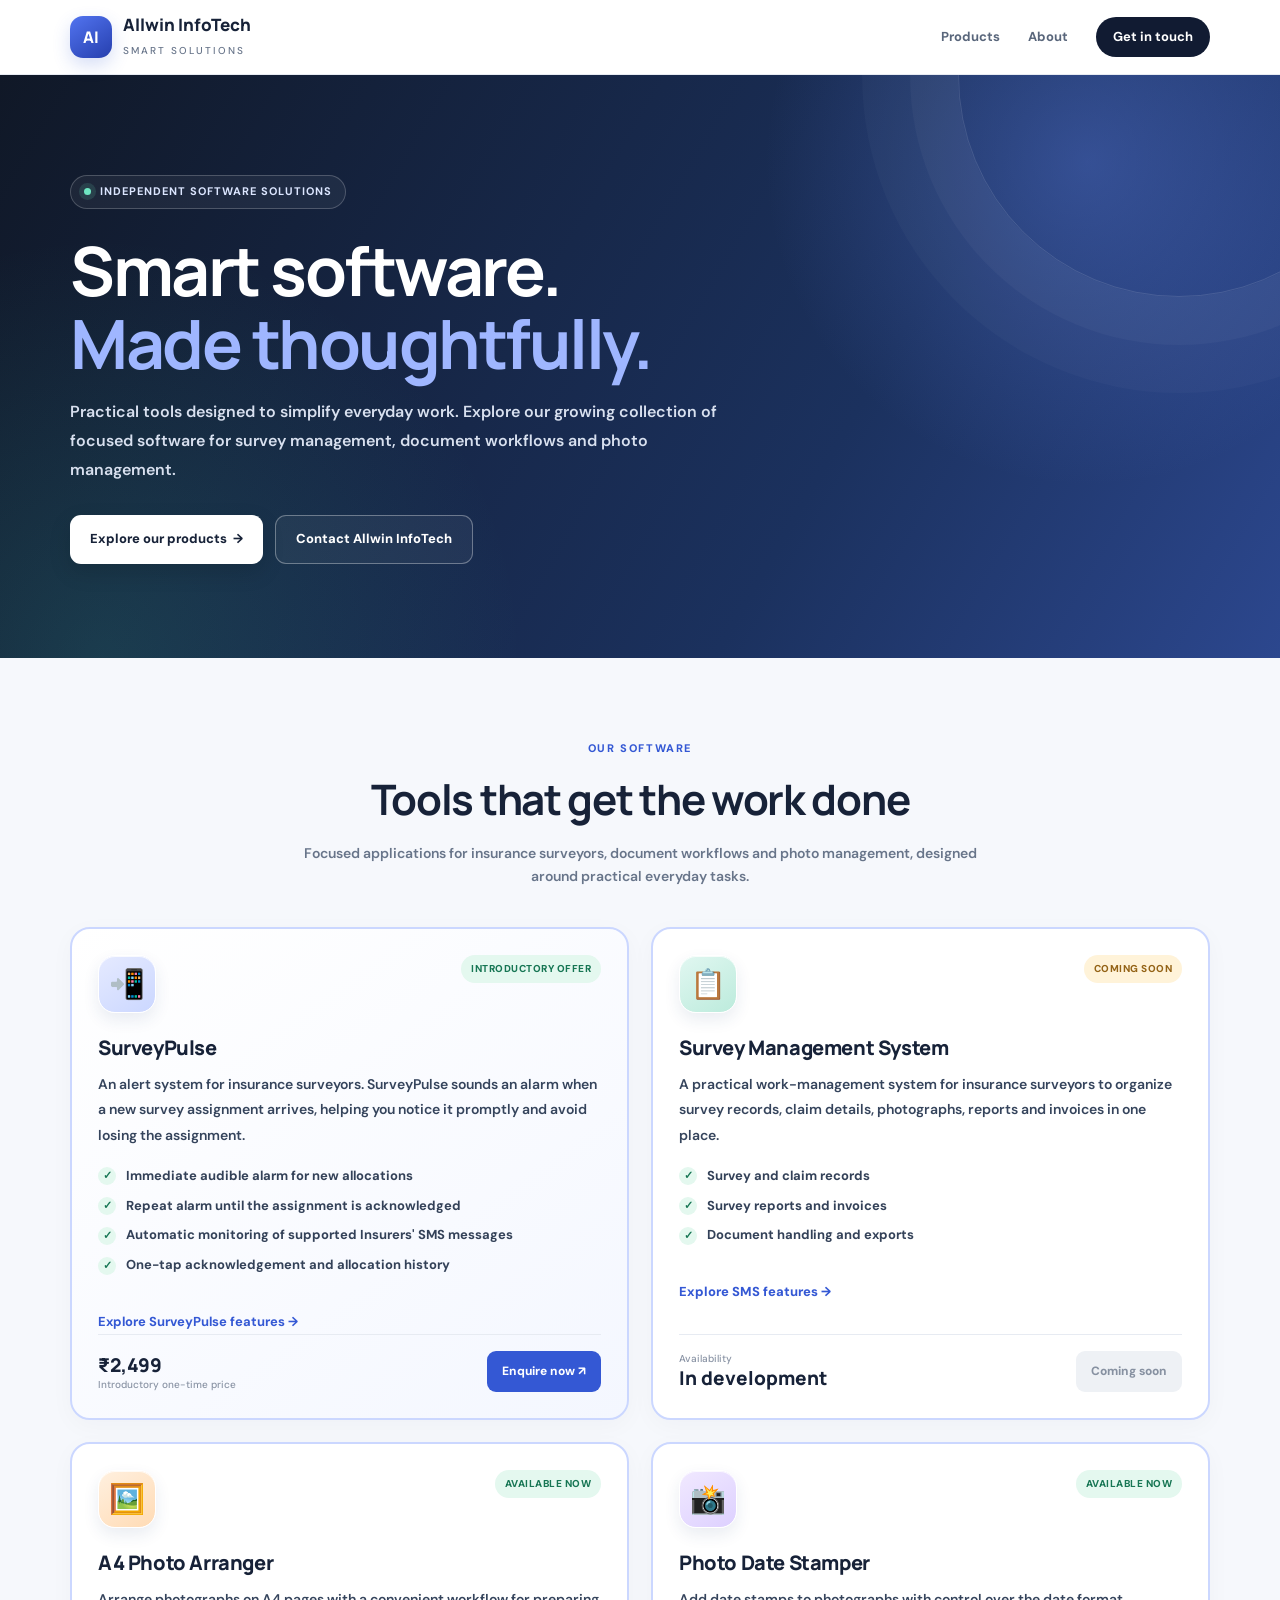
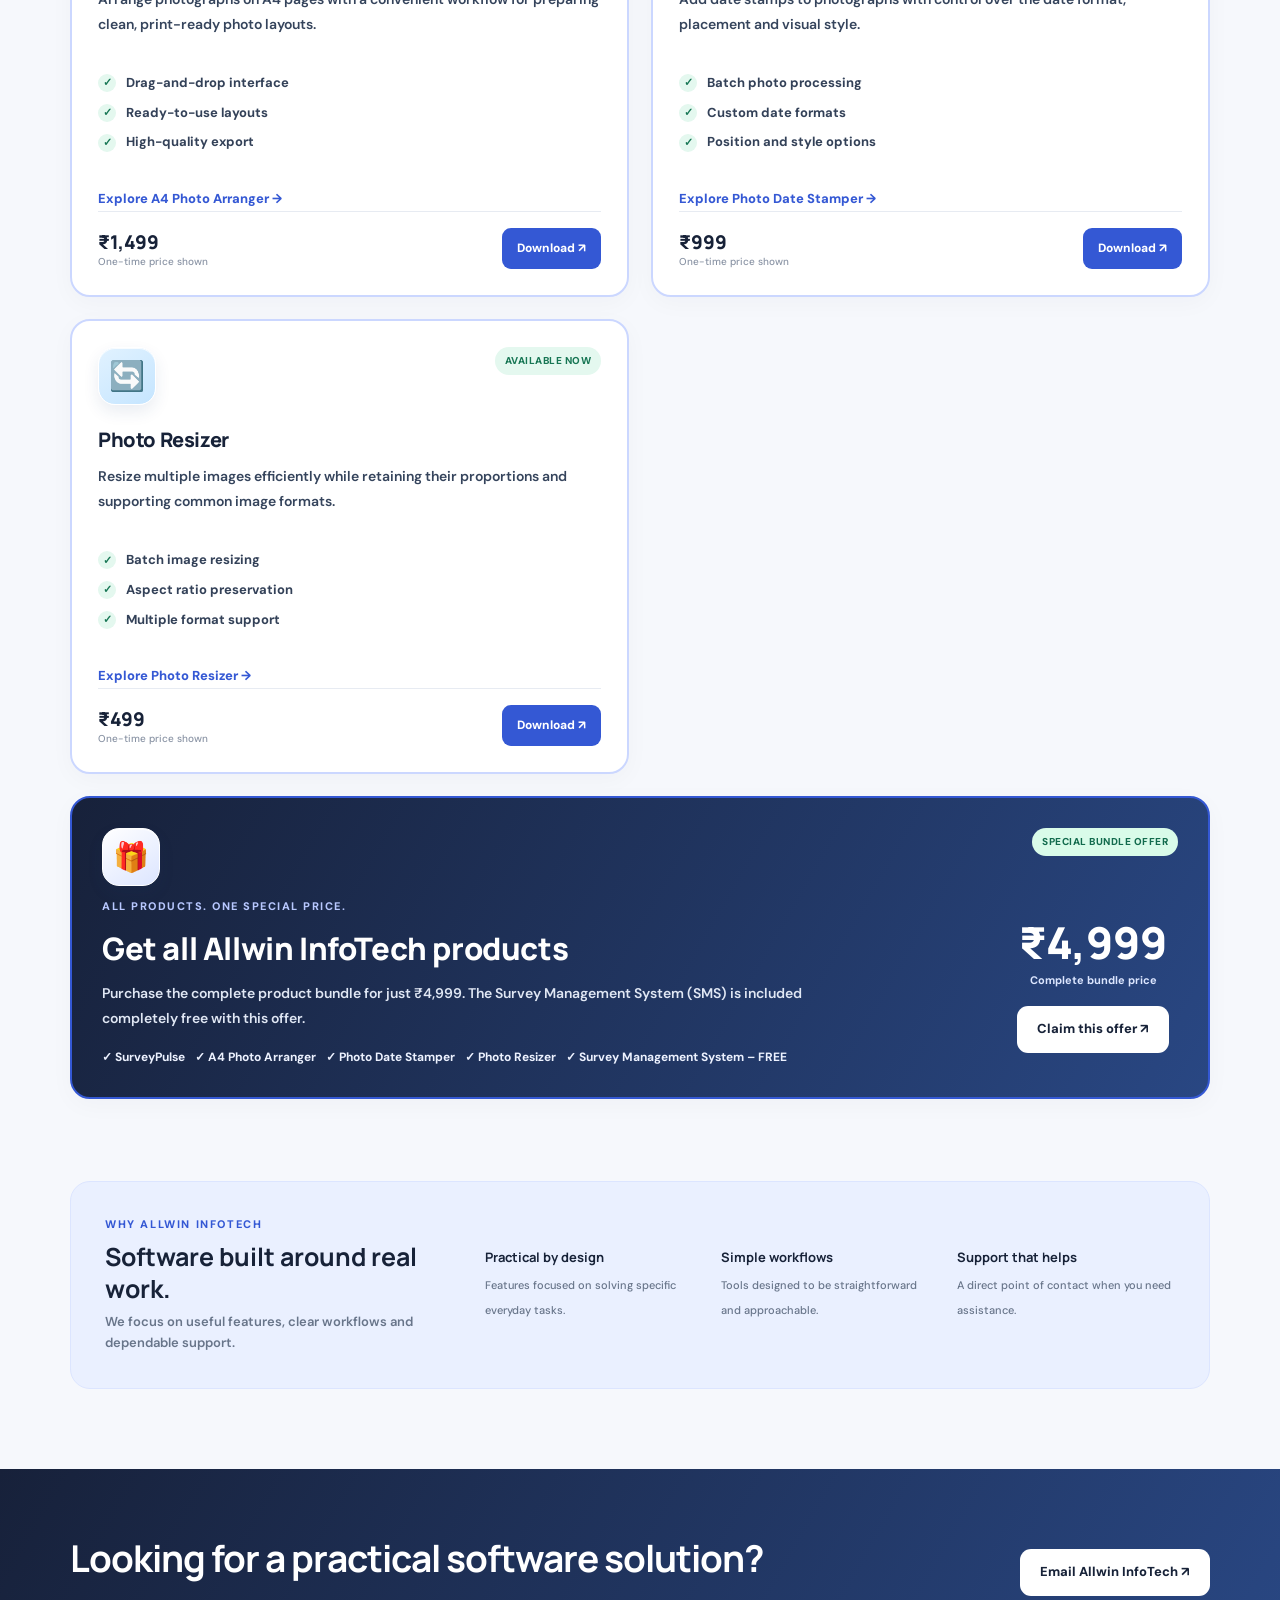
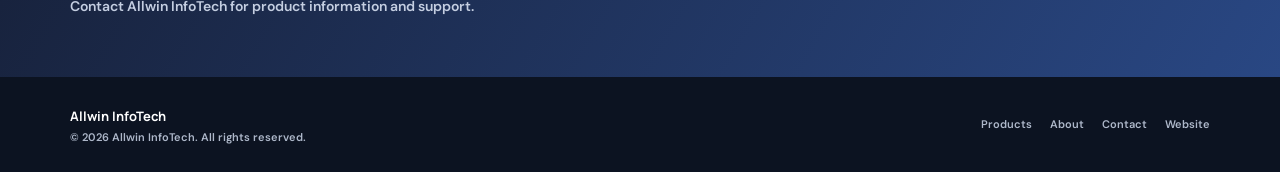
==== commit cd70239f: "Add special bundle offer for Allwin InfoTech products Added a special bundle offer for Allwin InfoTe" ====
--- a/index.html
+++ b/index.html
@@ -62,6 +62,12 @@
 .price{font-weight:800}
 .foot small,.foot a{font-weight:600}
 @media(prefers-reduced-motion:reduce){*{scroll-behavior:auto!important;transition:none!important}}
+
+@media(max-width:650px){
+  .products article[style*="grid-column:1/-1"] > div:last-child{grid-template-columns:1fr!important}
+  .products article[style*="grid-column:1/-1"] > div:last-child > div:last-child{text-align:left!important}
+}
+
 </style>
 </head>
 <body>
@@ -102,6 +108,29 @@
 <article class="card"><div class="cardtop"><div class="iconbox">🖼️</div><span class="status">Available now</span></div><h3>A4 Photo Arranger</h3><p class="desc">Arrange photographs on A4 pages with a convenient workflow for preparing clean, print-ready photo layouts.</p><div class="features"><div class="feature"><span class="tick">✓</span>Drag-and-drop interface</div><div class="feature"><span class="tick">✓</span>Ready-to-use layouts</div><div class="feature"><span class="tick">✓</span>High-quality export</div></div><p style="margin-top:10px"><a href="a4-photo-arranger.html" style="color:#3458d4;font-size:13px;font-weight:800;text-decoration:none">Explore A4 Photo Arranger →</a></p><div class="bottom"><div class="price">₹1,499<small>One-time price shown</small></div><a class="download" href="https://drive.google.com/file/d/14XBz6GuBv0l6pggsf4fGPcpHGSmp3ODH/view?usp=sharing" target="_blank" rel="noopener noreferrer">Download ↗</a></div></article>
 <article class="card"><div class="cardtop"><div class="iconbox">📸</div><span class="status">Available now</span></div><h3>Photo Date Stamper</h3><p class="desc">Add date stamps to photographs with control over the date format, placement and visual style.</p><div class="features"><div class="feature"><span class="tick">✓</span>Batch photo processing</div><div class="feature"><span class="tick">✓</span>Custom date formats</div><div class="feature"><span class="tick">✓</span>Position and style options</div></div><p style="margin-top:10px"><a href="photo-date-stamper.html" style="color:#3458d4;font-size:13px;font-weight:800;text-decoration:none">Explore Photo Date Stamper →</a></p><div class="bottom"><div class="price">₹999<small>One-time price shown</small></div><a class="download" href="https://drive.google.com/file/d/1Je1Liu9zr5Kgs1s3drsb4Y1v3xzqOXGj/view?usp=sharing" target="_blank" rel="noopener noreferrer">Download ↗</a></div></article>
 <article class="card"><div class="cardtop"><div class="iconbox">🔄</div><span class="status">Available now</span></div><h3>Photo Resizer</h3><p class="desc">Resize multiple images efficiently while retaining their proportions and supporting common image formats.</p><div class="features"><div class="feature"><span class="tick">✓</span>Batch image resizing</div><div class="feature"><span class="tick">✓</span>Aspect ratio preservation</div><div class="feature"><span class="tick">✓</span>Multiple format support</div></div><p style="margin-top:10px"><a href="photo-resizer.html" style="color:#3458d4;font-size:13px;font-weight:800;text-decoration:none">Explore Photo Resizer →</a></p><div class="bottom"><div class="price">₹499<small>One-time price shown</small></div><a class="download" href="https://drive.google.com/file/d/1WOP2BEQccUYnQB0Oia4sD2P0utUYuHHG/view?usp=sharing" target="_blank" rel="noopener noreferrer">Download ↗</a></div></article>
+
+<article class="card" style="grid-column:1/-1;border:2px solid #3458d4;background:linear-gradient(120deg,#17213a,#294783);color:#fff;padding:30px">
+  <div class="cardtop">
+    <div class="iconbox" style="background:linear-gradient(145deg,#fff,#dce5ff)">🎁</div>
+    <span class="status" style="background:#d9fbe9;color:#126b4d">Special bundle offer</span>
+  </div>
+  <div style="display:grid;grid-template-columns:1fr auto;gap:22px;align-items:center;margin-top:12px">
+    <div>
+      <div style="font-size:11px;font-weight:800;letter-spacing:1.5px;text-transform:uppercase;color:#b8c8ff">All products. One special price.</div>
+      <h3 style="font-size:clamp(23px,3vw,31px);color:#fff;margin:8px 0">Get all Allwin InfoTech products</h3>
+      <p style="font-size:14px;font-weight:600;color:#e0e7f4;line-height:1.8;max-width:700px">Purchase the complete product bundle for just ₹4,999. The Survey Management System (SMS) is included completely free with this offer.</p>
+      <div style="display:flex;flex-wrap:wrap;gap:10px;margin-top:16px;font-size:12px;font-weight:700;color:#edf2ff">
+        <span>✓ SurveyPulse</span><span>✓ A4 Photo Arranger</span><span>✓ Photo Date Stamper</span><span>✓ Photo Resizer</span><span>✓ Survey Management System – FREE</span>
+      </div>
+    </div>
+    <div style="text-align:center;min-width:170px">
+      <div style="font:800 clamp(34px,4vw,44px) Manrope;color:#fff">₹4,999</div>
+      <div style="font-size:11px;font-weight:700;color:#dce6ff">Complete bundle price</div>
+      <a class="btn" style="margin-top:16px;background:#fff;color:#172238;white-space:nowrap" href="mailto:allwininfotech25@gmail.com?subject=Allwin%20InfoTech%20Complete%20Bundle%20Offer">Claim this offer ↗</a>
+    </div>
+  </div>
+</article>
+
 </div></div></section>
 <section class="about" id="about"><div class="wrap"><div class="aboutbox"><div><div class="kicker">Why Allwin InfoTech</div><h2>Software built around real work.</h2><p>We focus on useful features, clear workflows and dependable support.</p></div><div class="values"><div><strong>Practical by design</strong><span>Features focused on solving specific everyday tasks.</span></div><div><strong>Simple workflows</strong><span>Tools designed to be straightforward and approachable.</span></div><div><strong>Support that helps</strong><span>A direct point of contact when you need assistance.</span></div></div></div></div></section>
 <section class="cta"><div class="wrap ctainner"><div><h2>Looking for a practical software solution?</h2><p>Contact Allwin InfoTech for product information and support.</p></div><a class="btn" href="mailto:allwininfotech25@gmail.com">Email Allwin InfoTech ↗</a></div></section>
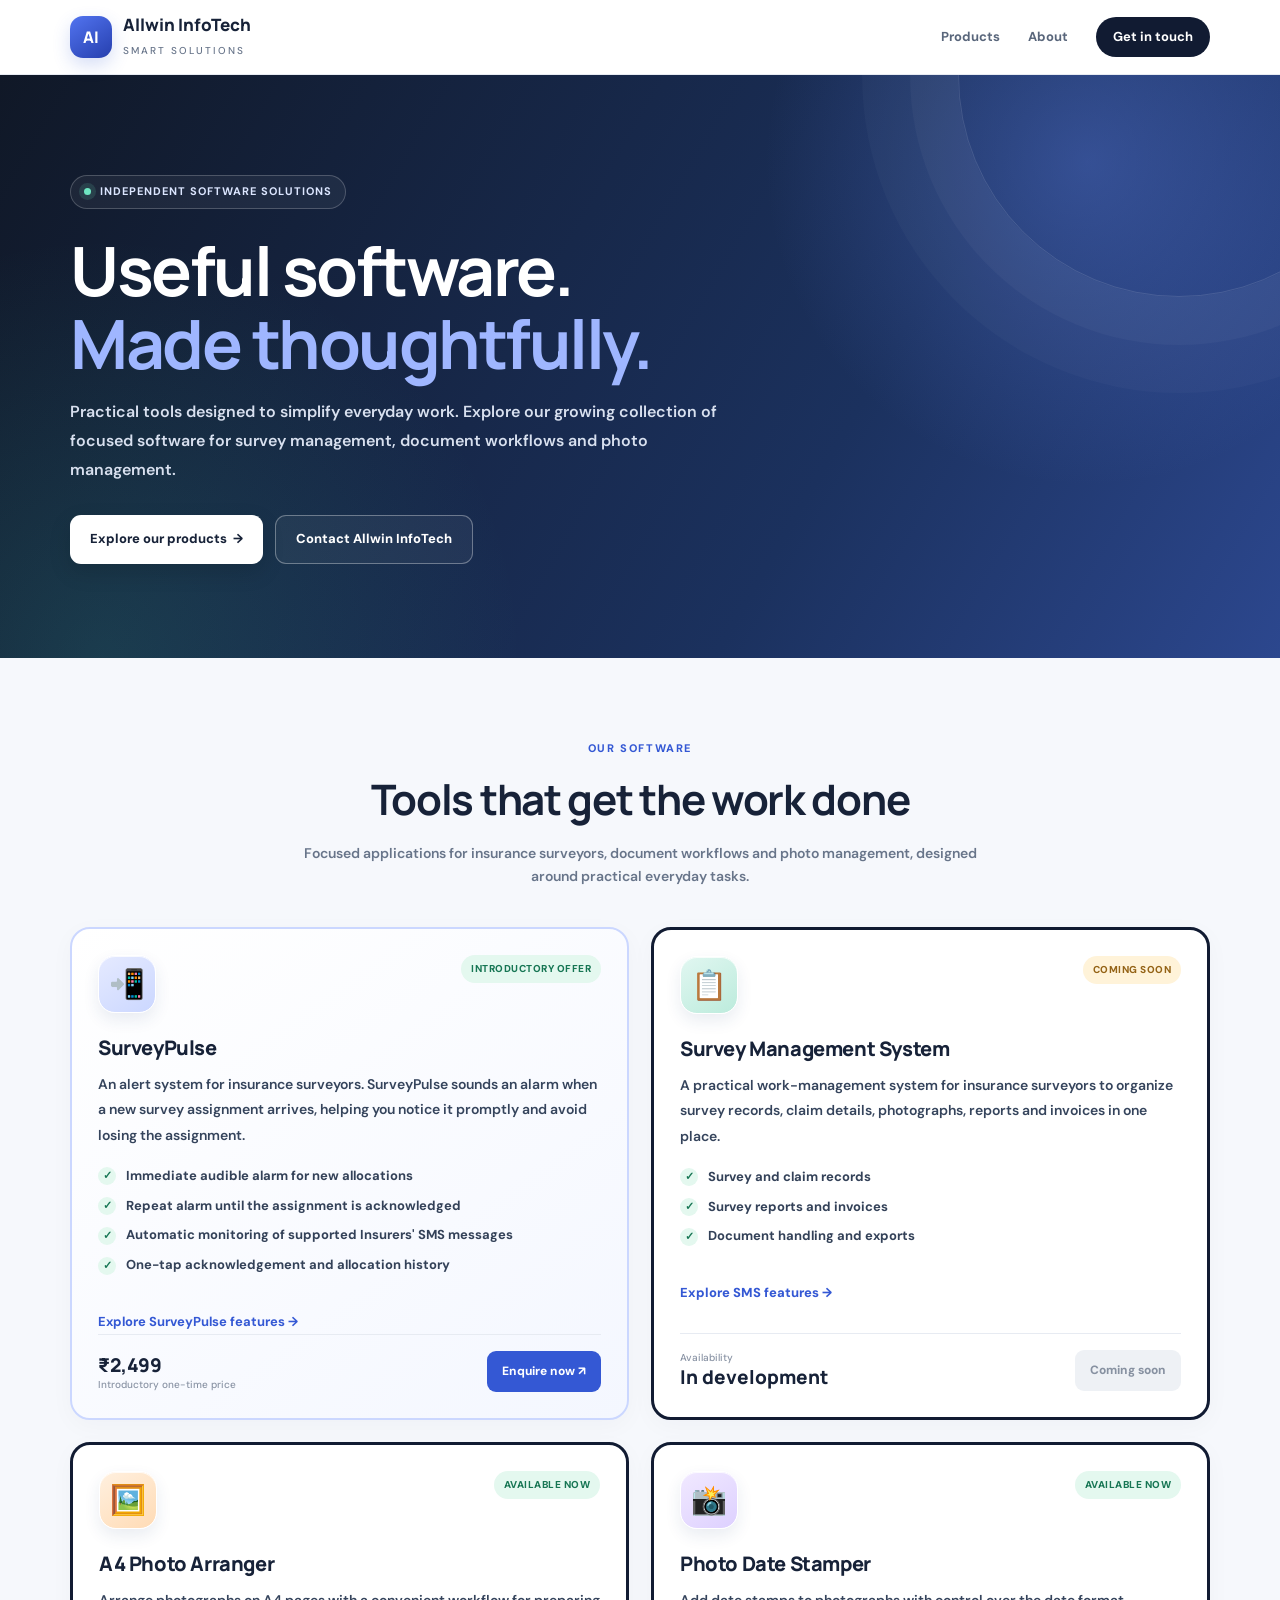
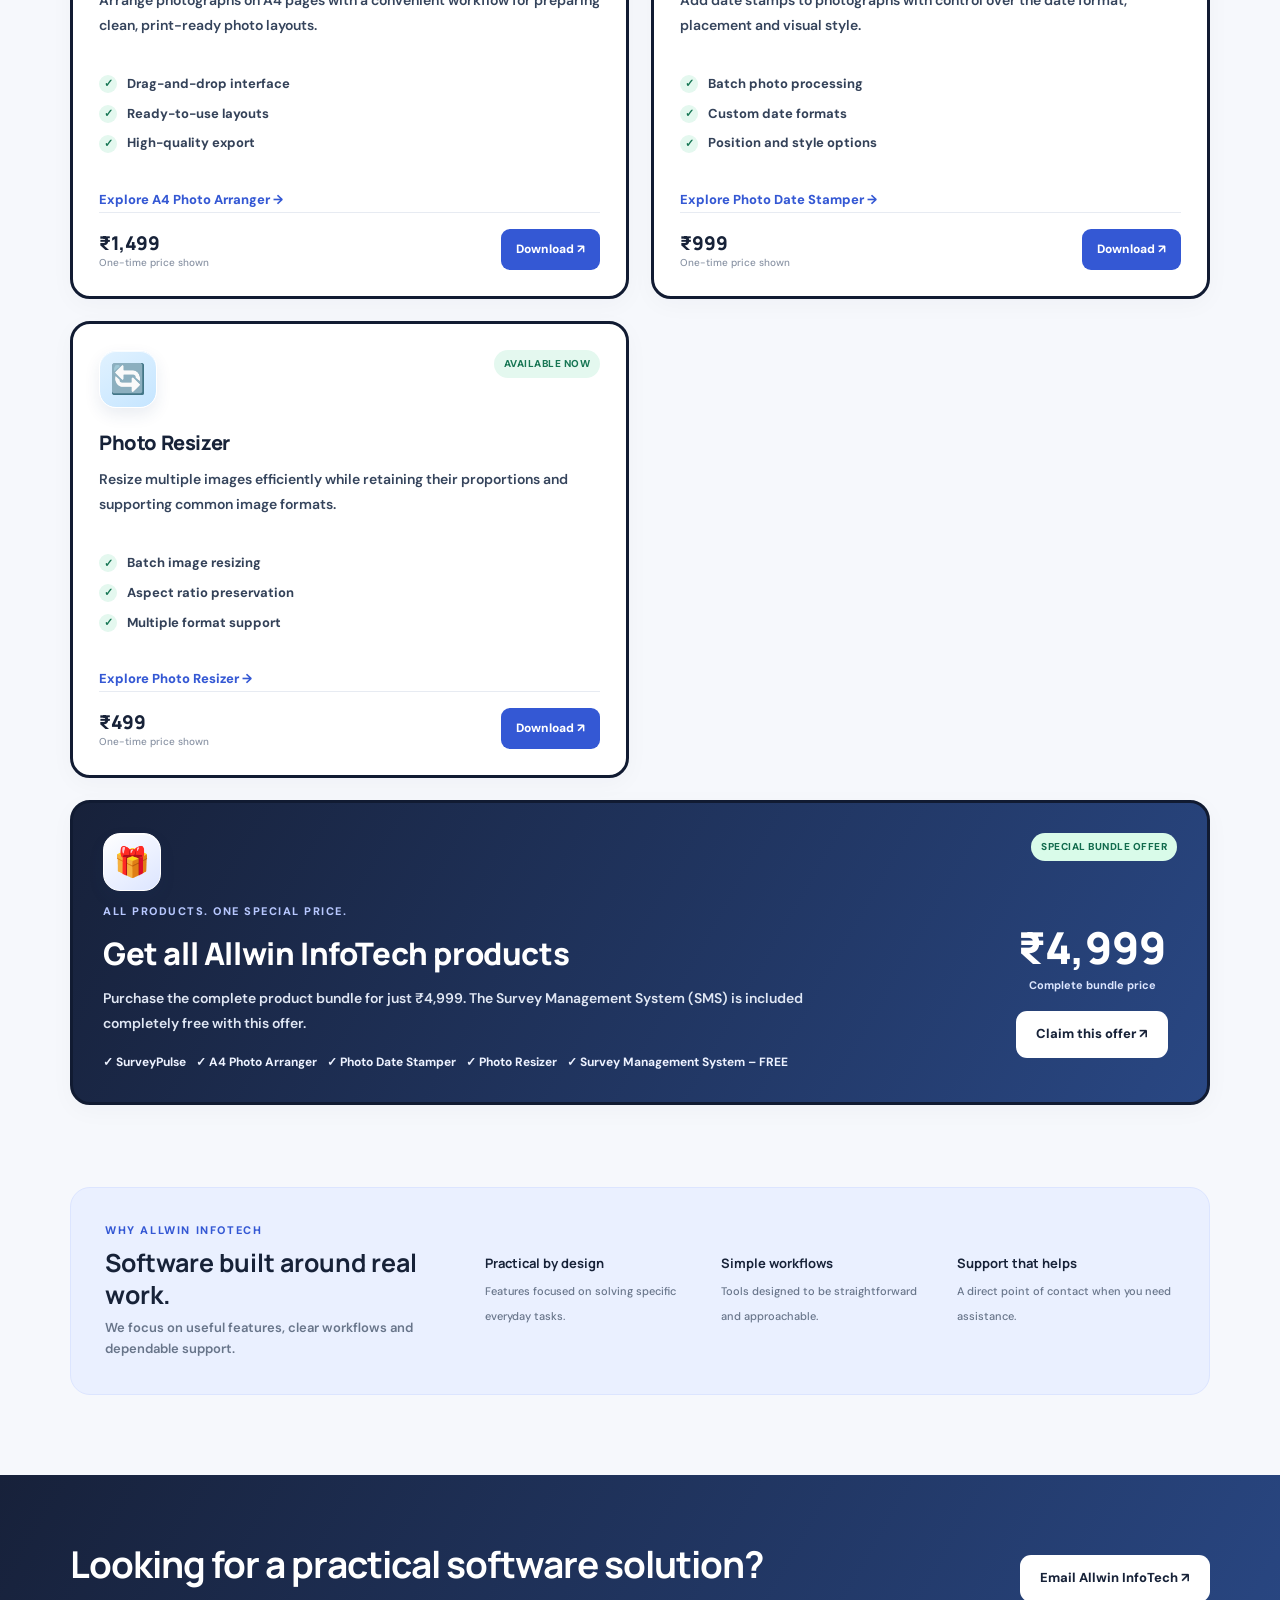
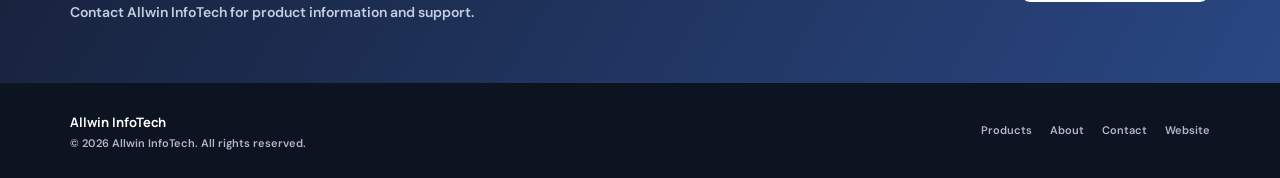
==== commit 71060631: "Update card border styles and hero heading text" ====
--- a/index.html
+++ b/index.html
@@ -35,7 +35,7 @@
 .section{padding:82px 0}.heading{text-align:center;max-width:680px;margin:0 auto 40px}.kicker{color:var(--blue);font-size:11px;font-weight:800;letter-spacing:1.6px;text-transform:uppercase}
 .heading h2{font-size:clamp(30px,4vw,42px);letter-spacing:-1.3px;margin:9px 0}.heading p{color:var(--muted);font-size:14px}
 .products{display:grid;grid-template-columns:repeat(2,minmax(0,1fr));gap:22px}
-.card{background:white;border:2px solid #cbd7ff;border-radius:20px;padding:26px;box-shadow:0 6px 24px #19284b08;display:flex;flex-direction:column;transition:.25s}
+.card{background:white;border:3px solid #111b32;border-radius:20px;padding:26px;box-shadow:0 6px 24px #19284b08;display:flex;flex-direction:column;transition:.25s}
 .card:hover{transform:translateY(-5px);box-shadow:0 18px 45px #19284b13;border-color:#d5defb}
 .cardtop{display:flex;align-items:flex-start;justify-content:space-between}.iconbox{width:58px;height:58px;border-radius:17px;background:linear-gradient(145deg,#e8edff,#d8e2ff);display:grid;place-items:center;font-size:29px;box-shadow:inset 0 1px 0 #ffffffcc,0 7px 16px #243b7a18;border:1px solid #ffffff;transition:transform .22s,box-shadow .22s}.card:hover .iconbox{transform:translateY(-3px) rotate(-3deg);box-shadow:inset 0 1px 0 #ffffffcc,0 11px 20px #243b7a25}.card:nth-child(1) .iconbox{background:linear-gradient(145deg,#e5eaff,#cbd7ff)}.card:nth-child(2) .iconbox{background:linear-gradient(145deg,#e1f7f1,#bcebdc)}.card:nth-child(3) .iconbox{background:linear-gradient(145deg,#fff0df,#ffdbb5)}.card:nth-child(4) .iconbox{background:linear-gradient(145deg,#f1e9ff,#ddd0ff)}.card:nth-child(5) .iconbox{background:linear-gradient(145deg,#e1f2ff,#c5e5ff)}
 .status{font-size:10px;font-weight:800;text-transform:uppercase;letter-spacing:.5px;padding:6px 10px;border-radius:20px;background:#e4f8ef;color:#177654}.soon{background:#fff3d9;color:#946316}
@@ -81,7 +81,7 @@
 <main>
 <section class="hero"><div class="wrap">
 <div class="eyebrow"><span class="dot"></span> Independent software solutions</div>
-<h1>Smart software.<br><span>Made thoughtfully.</span></h1>
+<h1>Useful software.<br><span>Made thoughtfully.</span></h1>
 <p>Practical tools designed to simplify everyday work. Explore our growing collection of focused software for survey management, document workflows and photo management.</p>
 <div class="actions"><a class="btn primary" href="#products">Explore our products&nbsp; →</a><a class="btn outline" href="mailto:allwininfotech25@gmail.com">Contact Allwin InfoTech</a></div>
 </div></section>
@@ -109,7 +109,7 @@
 <article class="card"><div class="cardtop"><div class="iconbox">📸</div><span class="status">Available now</span></div><h3>Photo Date Stamper</h3><p class="desc">Add date stamps to photographs with control over the date format, placement and visual style.</p><div class="features"><div class="feature"><span class="tick">✓</span>Batch photo processing</div><div class="feature"><span class="tick">✓</span>Custom date formats</div><div class="feature"><span class="tick">✓</span>Position and style options</div></div><p style="margin-top:10px"><a href="photo-date-stamper.html" style="color:#3458d4;font-size:13px;font-weight:800;text-decoration:none">Explore Photo Date Stamper →</a></p><div class="bottom"><div class="price">₹999<small>One-time price shown</small></div><a class="download" href="https://drive.google.com/file/d/1Je1Liu9zr5Kgs1s3drsb4Y1v3xzqOXGj/view?usp=sharing" target="_blank" rel="noopener noreferrer">Download ↗</a></div></article>
 <article class="card"><div class="cardtop"><div class="iconbox">🔄</div><span class="status">Available now</span></div><h3>Photo Resizer</h3><p class="desc">Resize multiple images efficiently while retaining their proportions and supporting common image formats.</p><div class="features"><div class="feature"><span class="tick">✓</span>Batch image resizing</div><div class="feature"><span class="tick">✓</span>Aspect ratio preservation</div><div class="feature"><span class="tick">✓</span>Multiple format support</div></div><p style="margin-top:10px"><a href="photo-resizer.html" style="color:#3458d4;font-size:13px;font-weight:800;text-decoration:none">Explore Photo Resizer →</a></p><div class="bottom"><div class="price">₹499<small>One-time price shown</small></div><a class="download" href="https://drive.google.com/file/d/1WOP2BEQccUYnQB0Oia4sD2P0utUYuHHG/view?usp=sharing" target="_blank" rel="noopener noreferrer">Download ↗</a></div></article>
 
-<article class="card" style="grid-column:1/-1;border:2px solid #3458d4;background:linear-gradient(120deg,#17213a,#294783);color:#fff;padding:30px">
+<article class="card" style="grid-column:1/-1;border:3px solid #111b32;background:linear-gradient(120deg,#17213a,#294783);color:#fff;padding:30px">
   <div class="cardtop">
     <div class="iconbox" style="background:linear-gradient(145deg,#fff,#dce5ff)">🎁</div>
     <span class="status" style="background:#d9fbe9;color:#126b4d">Special bundle offer</span>
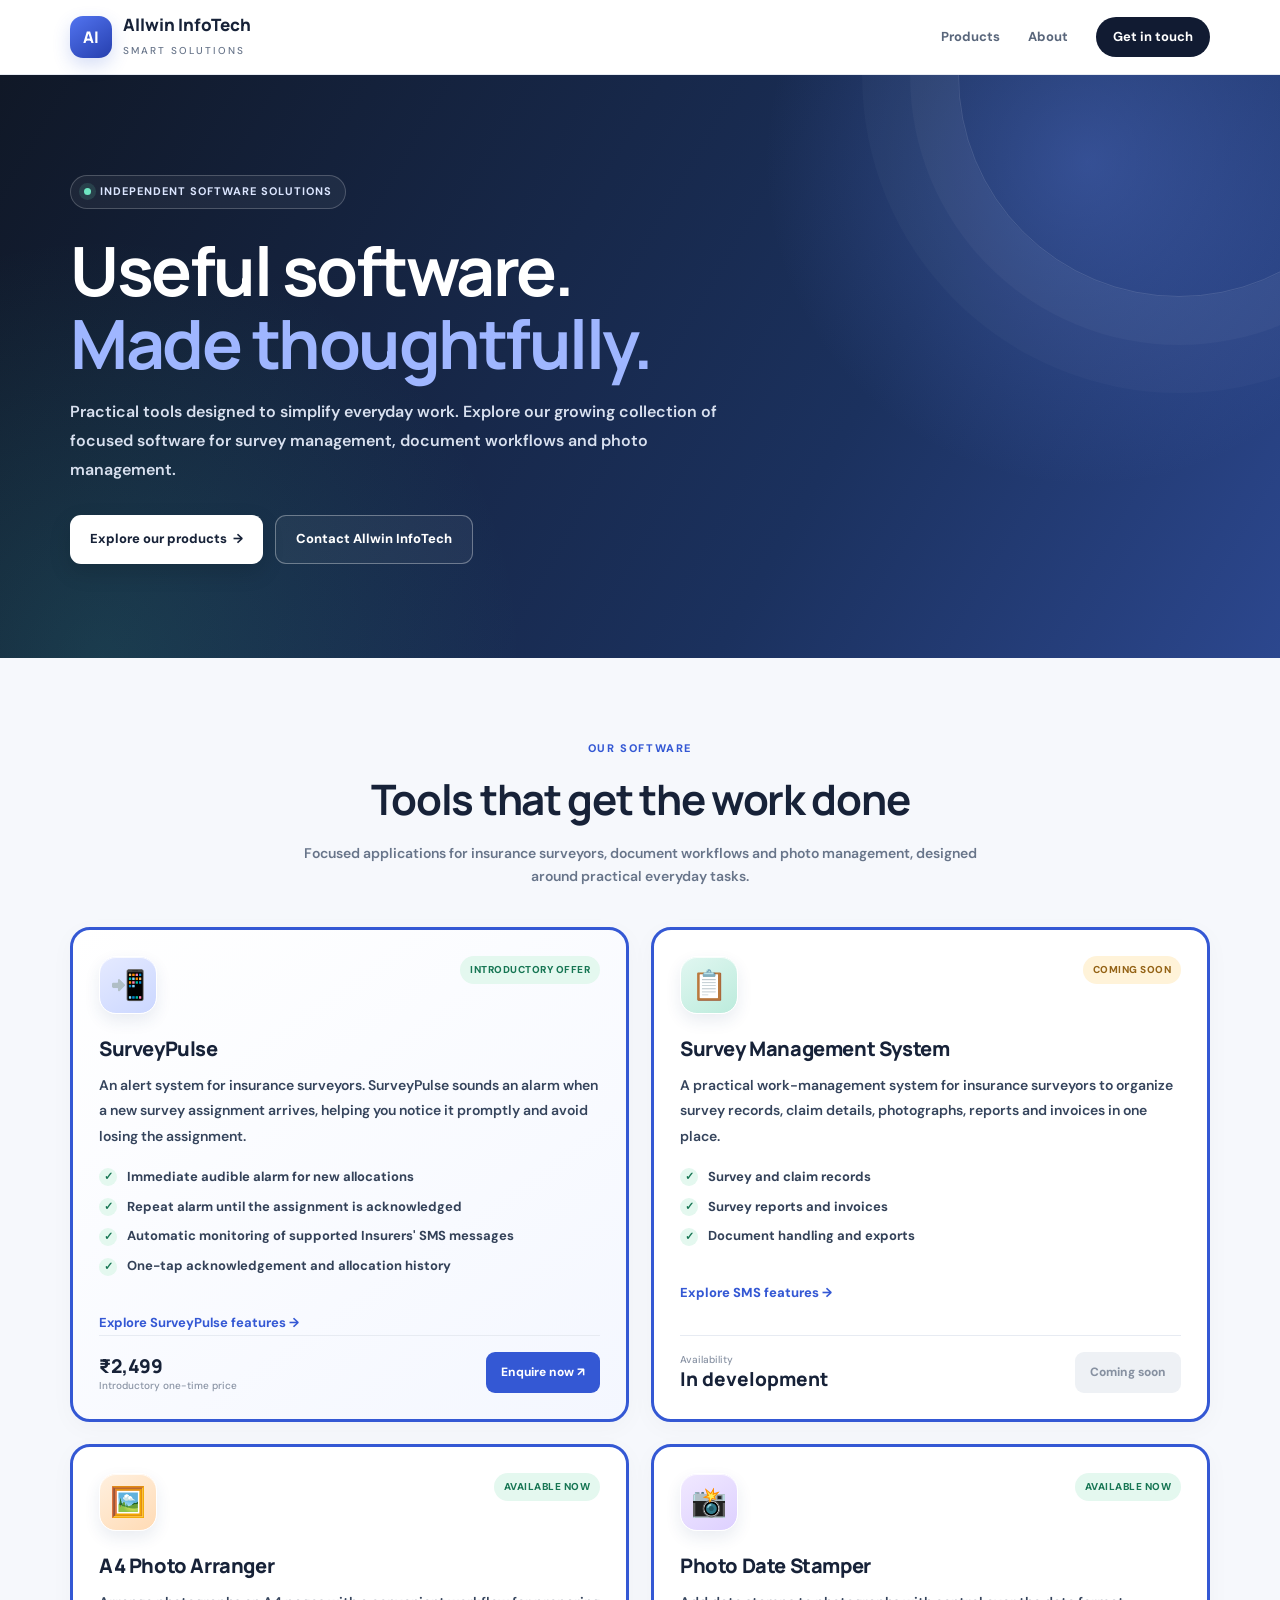
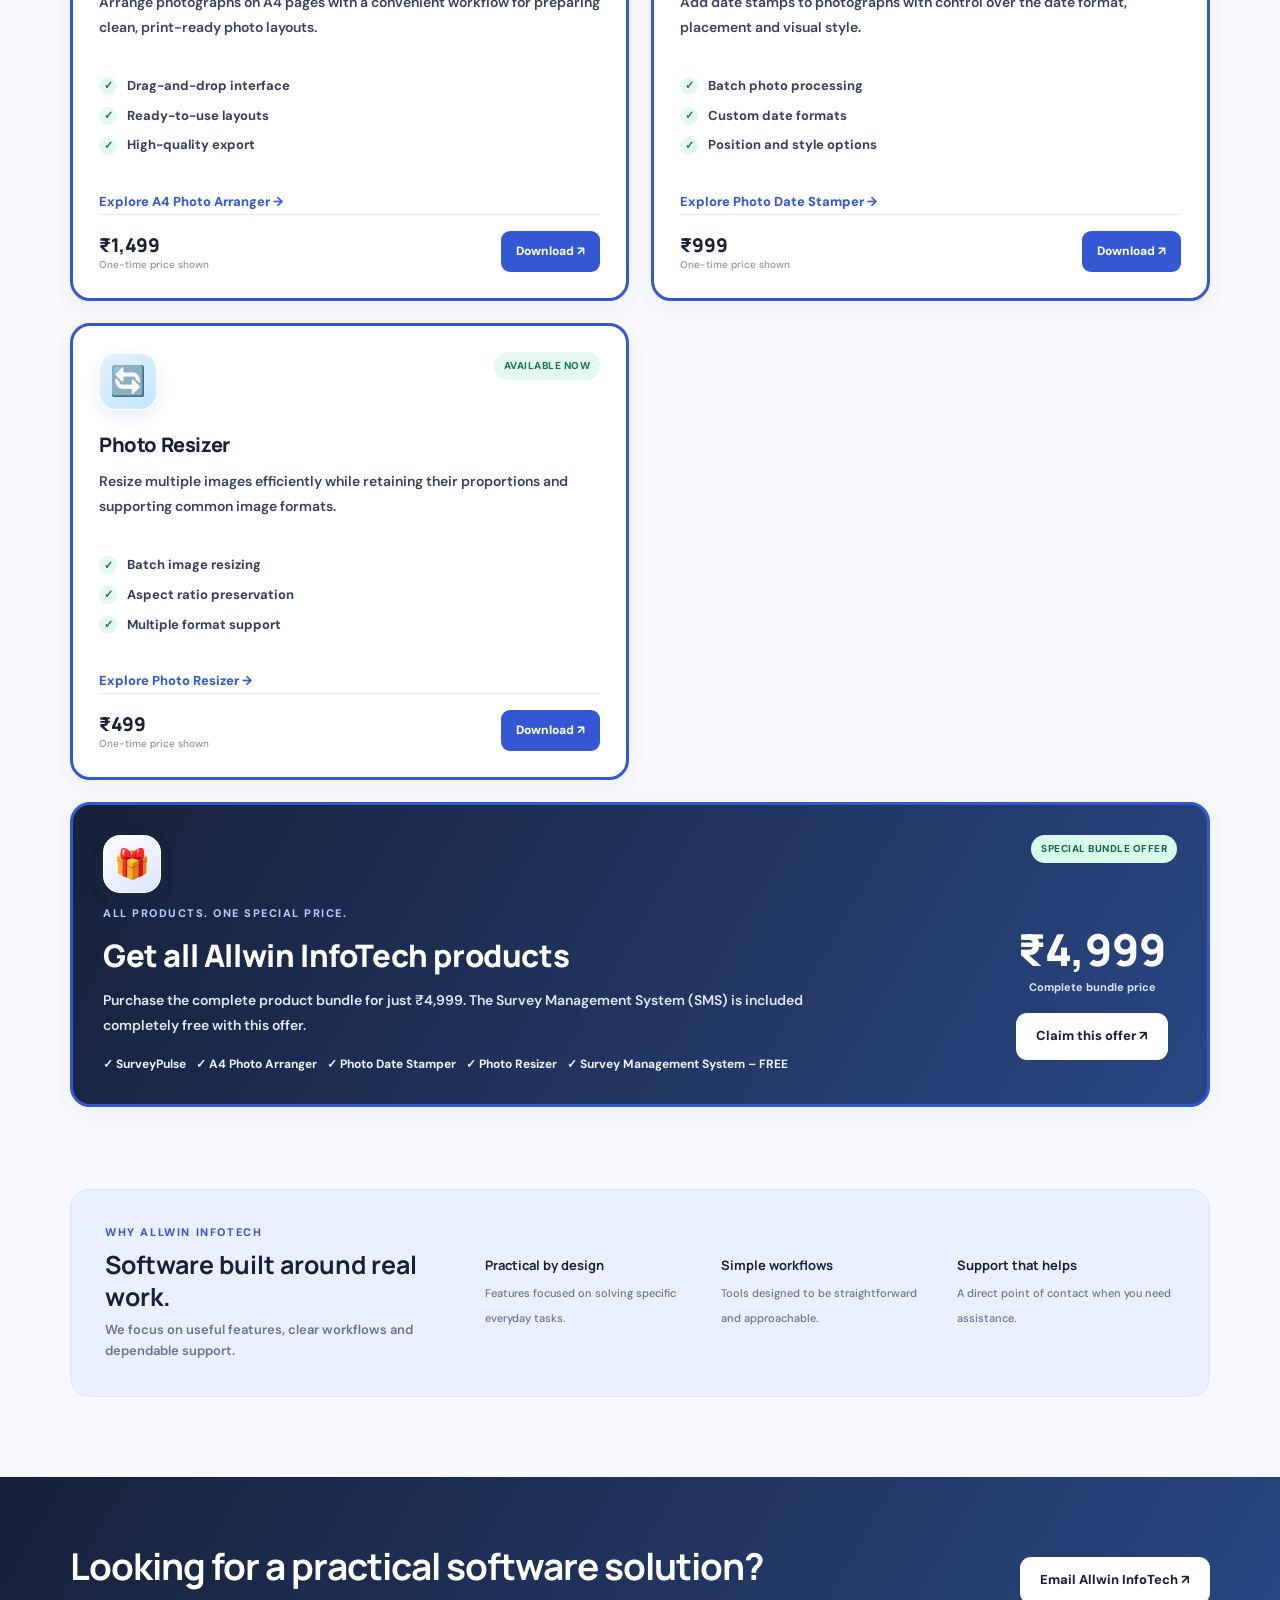
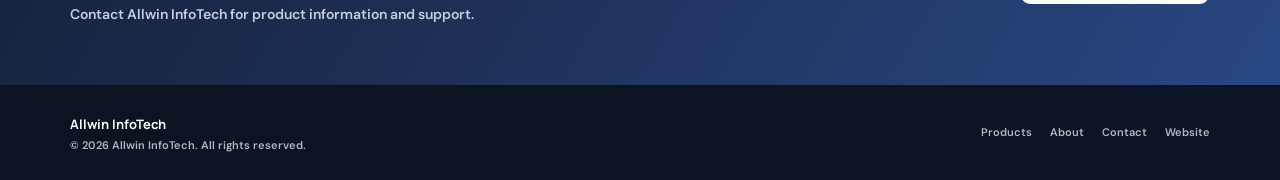
==== commit 69b4ae39: "Update card styles and border colors in index.html" ====
--- a/index.html
+++ b/index.html
@@ -35,7 +35,7 @@
 .section{padding:82px 0}.heading{text-align:center;max-width:680px;margin:0 auto 40px}.kicker{color:var(--blue);font-size:11px;font-weight:800;letter-spacing:1.6px;text-transform:uppercase}
 .heading h2{font-size:clamp(30px,4vw,42px);letter-spacing:-1.3px;margin:9px 0}.heading p{color:var(--muted);font-size:14px}
 .products{display:grid;grid-template-columns:repeat(2,minmax(0,1fr));gap:22px}
-.card{background:white;border:3px solid #111b32;border-radius:20px;padding:26px;box-shadow:0 6px 24px #19284b08;display:flex;flex-direction:column;transition:.25s}
+.card{background:white;border:3px solid #3458d4;border-radius:20px;padding:26px;box-shadow:0 6px 24px #19284b08;display:flex;flex-direction:column;transition:.25s}
 .card:hover{transform:translateY(-5px);box-shadow:0 18px 45px #19284b13;border-color:#d5defb}
 .cardtop{display:flex;align-items:flex-start;justify-content:space-between}.iconbox{width:58px;height:58px;border-radius:17px;background:linear-gradient(145deg,#e8edff,#d8e2ff);display:grid;place-items:center;font-size:29px;box-shadow:inset 0 1px 0 #ffffffcc,0 7px 16px #243b7a18;border:1px solid #ffffff;transition:transform .22s,box-shadow .22s}.card:hover .iconbox{transform:translateY(-3px) rotate(-3deg);box-shadow:inset 0 1px 0 #ffffffcc,0 11px 20px #243b7a25}.card:nth-child(1) .iconbox{background:linear-gradient(145deg,#e5eaff,#cbd7ff)}.card:nth-child(2) .iconbox{background:linear-gradient(145deg,#e1f7f1,#bcebdc)}.card:nth-child(3) .iconbox{background:linear-gradient(145deg,#fff0df,#ffdbb5)}.card:nth-child(4) .iconbox{background:linear-gradient(145deg,#f1e9ff,#ddd0ff)}.card:nth-child(5) .iconbox{background:linear-gradient(145deg,#e1f2ff,#c5e5ff)}
 .status{font-size:10px;font-weight:800;text-transform:uppercase;letter-spacing:.5px;padding:6px 10px;border-radius:20px;background:#e4f8ef;color:#177654}.soon{background:#fff3d9;color:#946316}
@@ -88,7 +88,7 @@
 <section class="section" id="products"><div class="wrap">
 <div class="heading"><div class="kicker">Our software</div><h2>Tools that get the work done</h2><p>Focused applications for insurance surveyors, document workflows and photo management, designed around practical everyday tasks.</p></div>
 <div class="products">
-<article class="card" style="border:2px solid #cbd7ff;background:linear-gradient(145deg,#fff 0%,#f4f7ff 100%)">
+<article class="card" style="border:3px solid #3458d4;background:linear-gradient(145deg,#fff 0%,#f4f7ff 100%)">
 <div class="cardtop"><div class="iconbox">📲</div><span class="status">Introductory offer</span></div>
 <h3>SurveyPulse</h3>
 <p class="desc">An alert system for insurance surveyors. SurveyPulse sounds an alarm when a new survey assignment arrives, helping you notice it promptly and avoid losing the assignment.</p>
@@ -109,7 +109,7 @@
 <article class="card"><div class="cardtop"><div class="iconbox">📸</div><span class="status">Available now</span></div><h3>Photo Date Stamper</h3><p class="desc">Add date stamps to photographs with control over the date format, placement and visual style.</p><div class="features"><div class="feature"><span class="tick">✓</span>Batch photo processing</div><div class="feature"><span class="tick">✓</span>Custom date formats</div><div class="feature"><span class="tick">✓</span>Position and style options</div></div><p style="margin-top:10px"><a href="photo-date-stamper.html" style="color:#3458d4;font-size:13px;font-weight:800;text-decoration:none">Explore Photo Date Stamper →</a></p><div class="bottom"><div class="price">₹999<small>One-time price shown</small></div><a class="download" href="https://drive.google.com/file/d/1Je1Liu9zr5Kgs1s3drsb4Y1v3xzqOXGj/view?usp=sharing" target="_blank" rel="noopener noreferrer">Download ↗</a></div></article>
 <article class="card"><div class="cardtop"><div class="iconbox">🔄</div><span class="status">Available now</span></div><h3>Photo Resizer</h3><p class="desc">Resize multiple images efficiently while retaining their proportions and supporting common image formats.</p><div class="features"><div class="feature"><span class="tick">✓</span>Batch image resizing</div><div class="feature"><span class="tick">✓</span>Aspect ratio preservation</div><div class="feature"><span class="tick">✓</span>Multiple format support</div></div><p style="margin-top:10px"><a href="photo-resizer.html" style="color:#3458d4;font-size:13px;font-weight:800;text-decoration:none">Explore Photo Resizer →</a></p><div class="bottom"><div class="price">₹499<small>One-time price shown</small></div><a class="download" href="https://drive.google.com/file/d/1WOP2BEQccUYnQB0Oia4sD2P0utUYuHHG/view?usp=sharing" target="_blank" rel="noopener noreferrer">Download ↗</a></div></article>
 
-<article class="card" style="grid-column:1/-1;border:3px solid #111b32;background:linear-gradient(120deg,#17213a,#294783);color:#fff;padding:30px">
+<article class="card" style="grid-column:1/-1;border:3px solid #3458d4;background:linear-gradient(120deg,#17213a,#294783);color:#fff;padding:30px">
   <div class="cardtop">
     <div class="iconbox" style="background:linear-gradient(145deg,#fff,#dce5ff)">🎁</div>
     <span class="status" style="background:#d9fbe9;color:#126b4d">Special bundle offer</span>
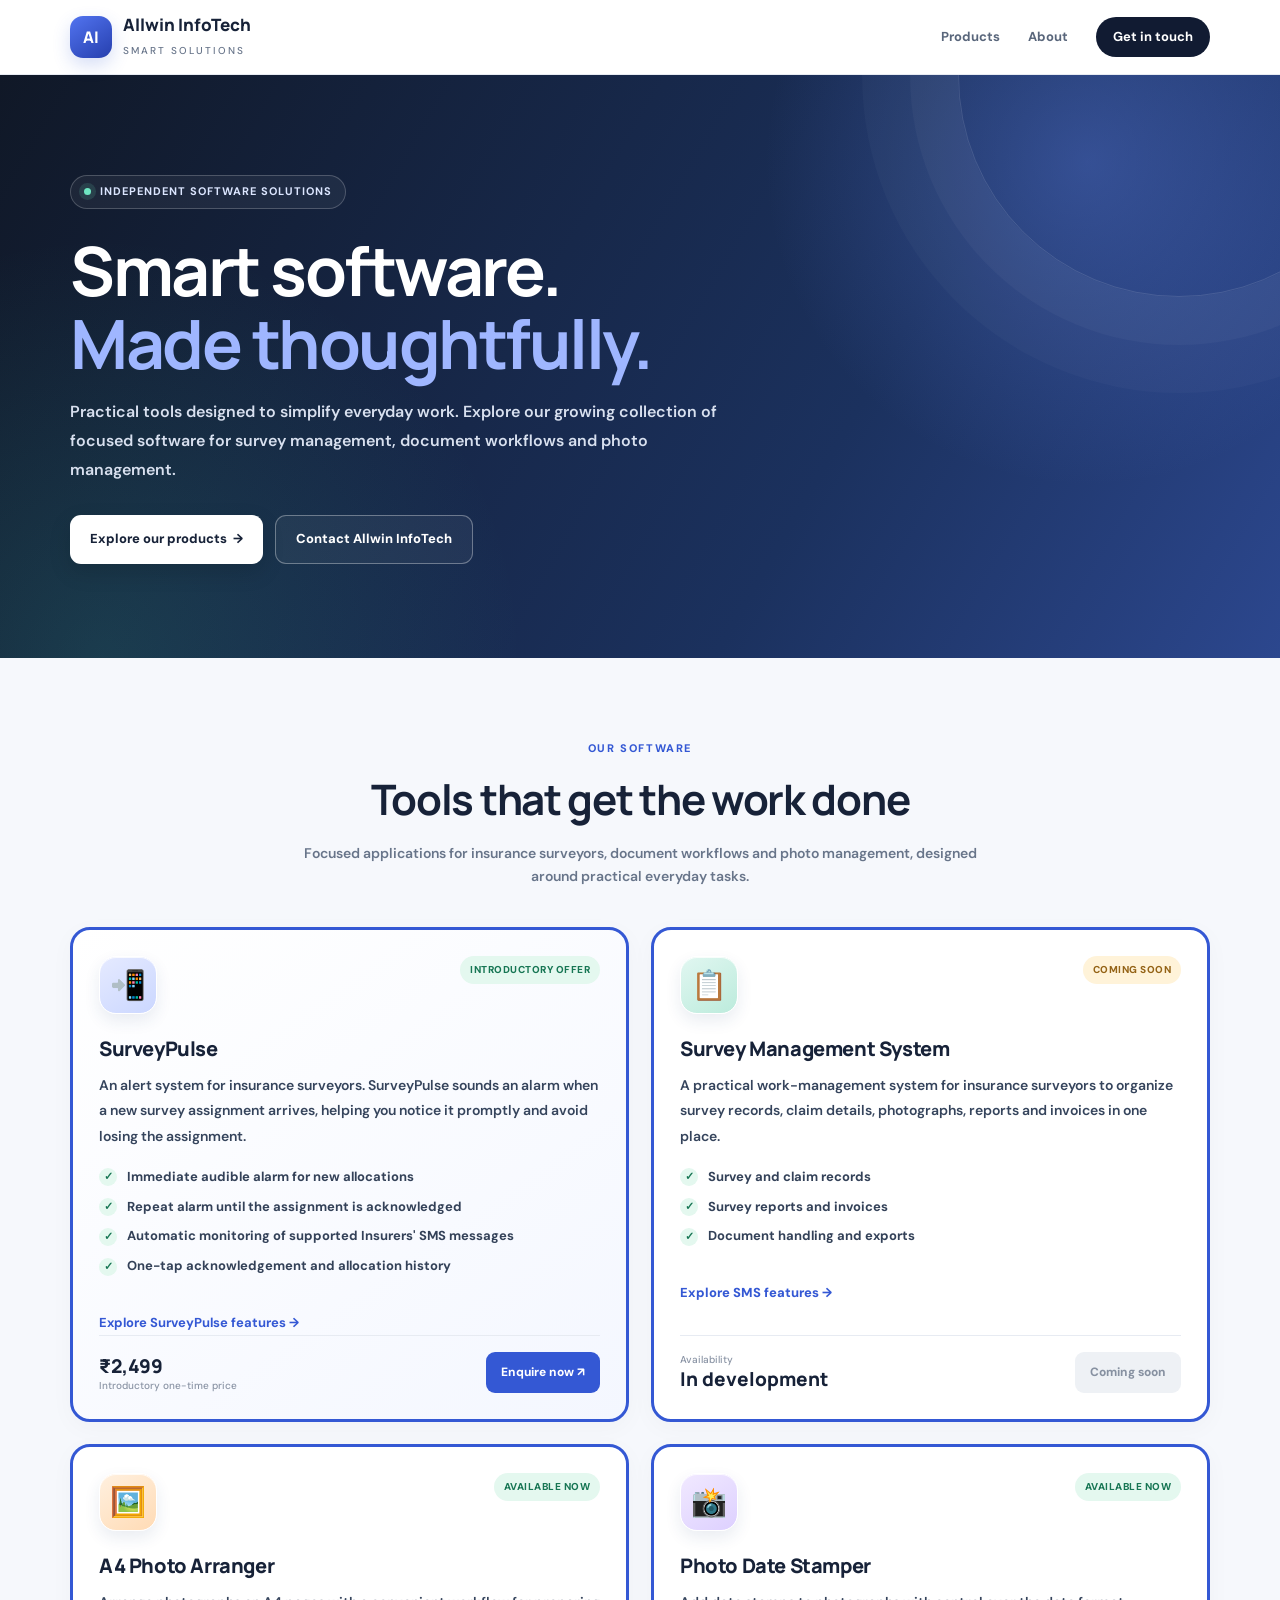
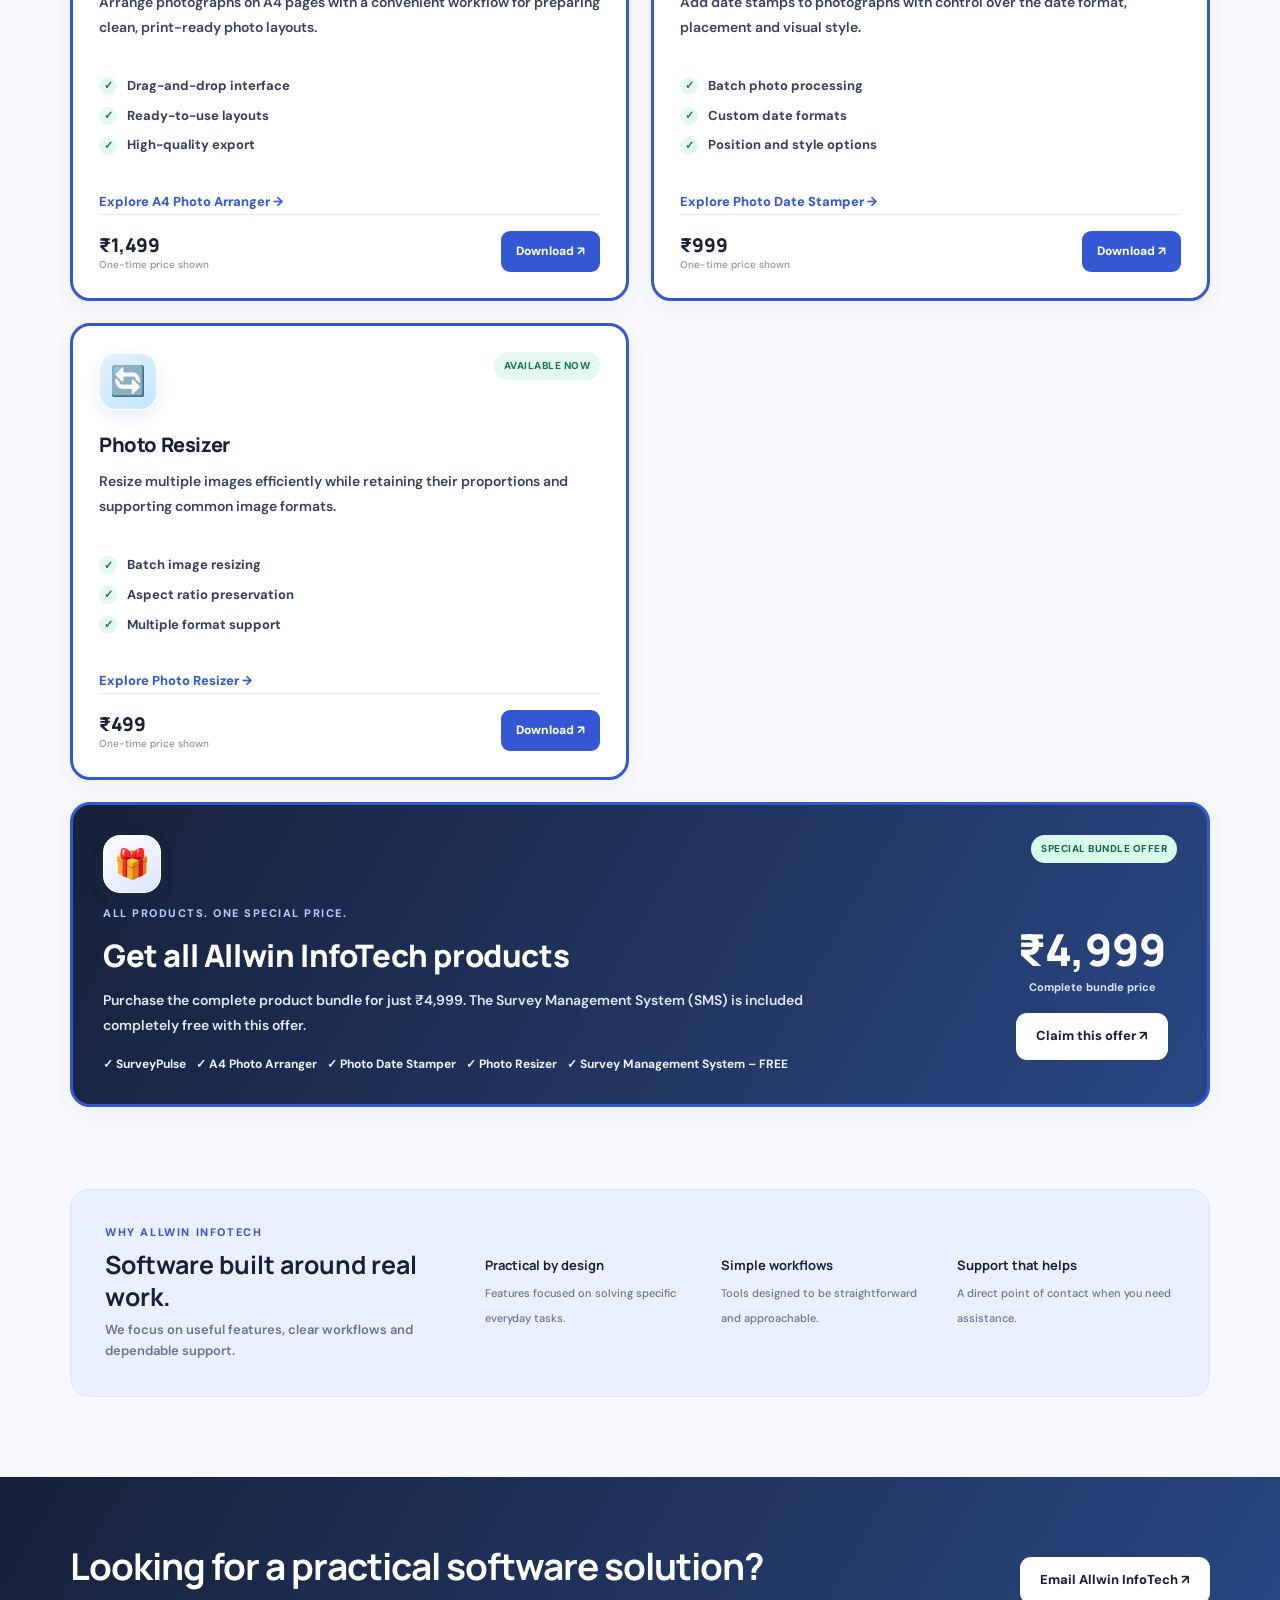
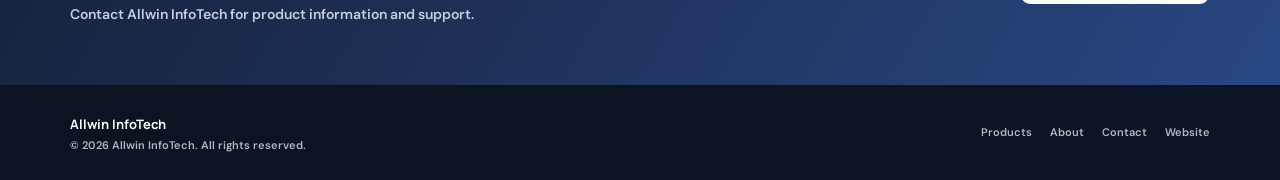
==== commit 65cd9513: "Change header text from 'Useful' to 'Smart'" ====
--- a/index.html
+++ b/index.html
@@ -81,7 +81,7 @@
 <main>
 <section class="hero"><div class="wrap">
 <div class="eyebrow"><span class="dot"></span> Independent software solutions</div>
-<h1>Useful software.<br><span>Made thoughtfully.</span></h1>
+<h1>Smart software.<br><span>Made thoughtfully.</span></h1>
 <p>Practical tools designed to simplify everyday work. Explore our growing collection of focused software for survey management, document workflows and photo management.</p>
 <div class="actions"><a class="btn primary" href="#products">Explore our products&nbsp; →</a><a class="btn outline" href="mailto:allwininfotech25@gmail.com">Contact Allwin InfoTech</a></div>
 </div></section>
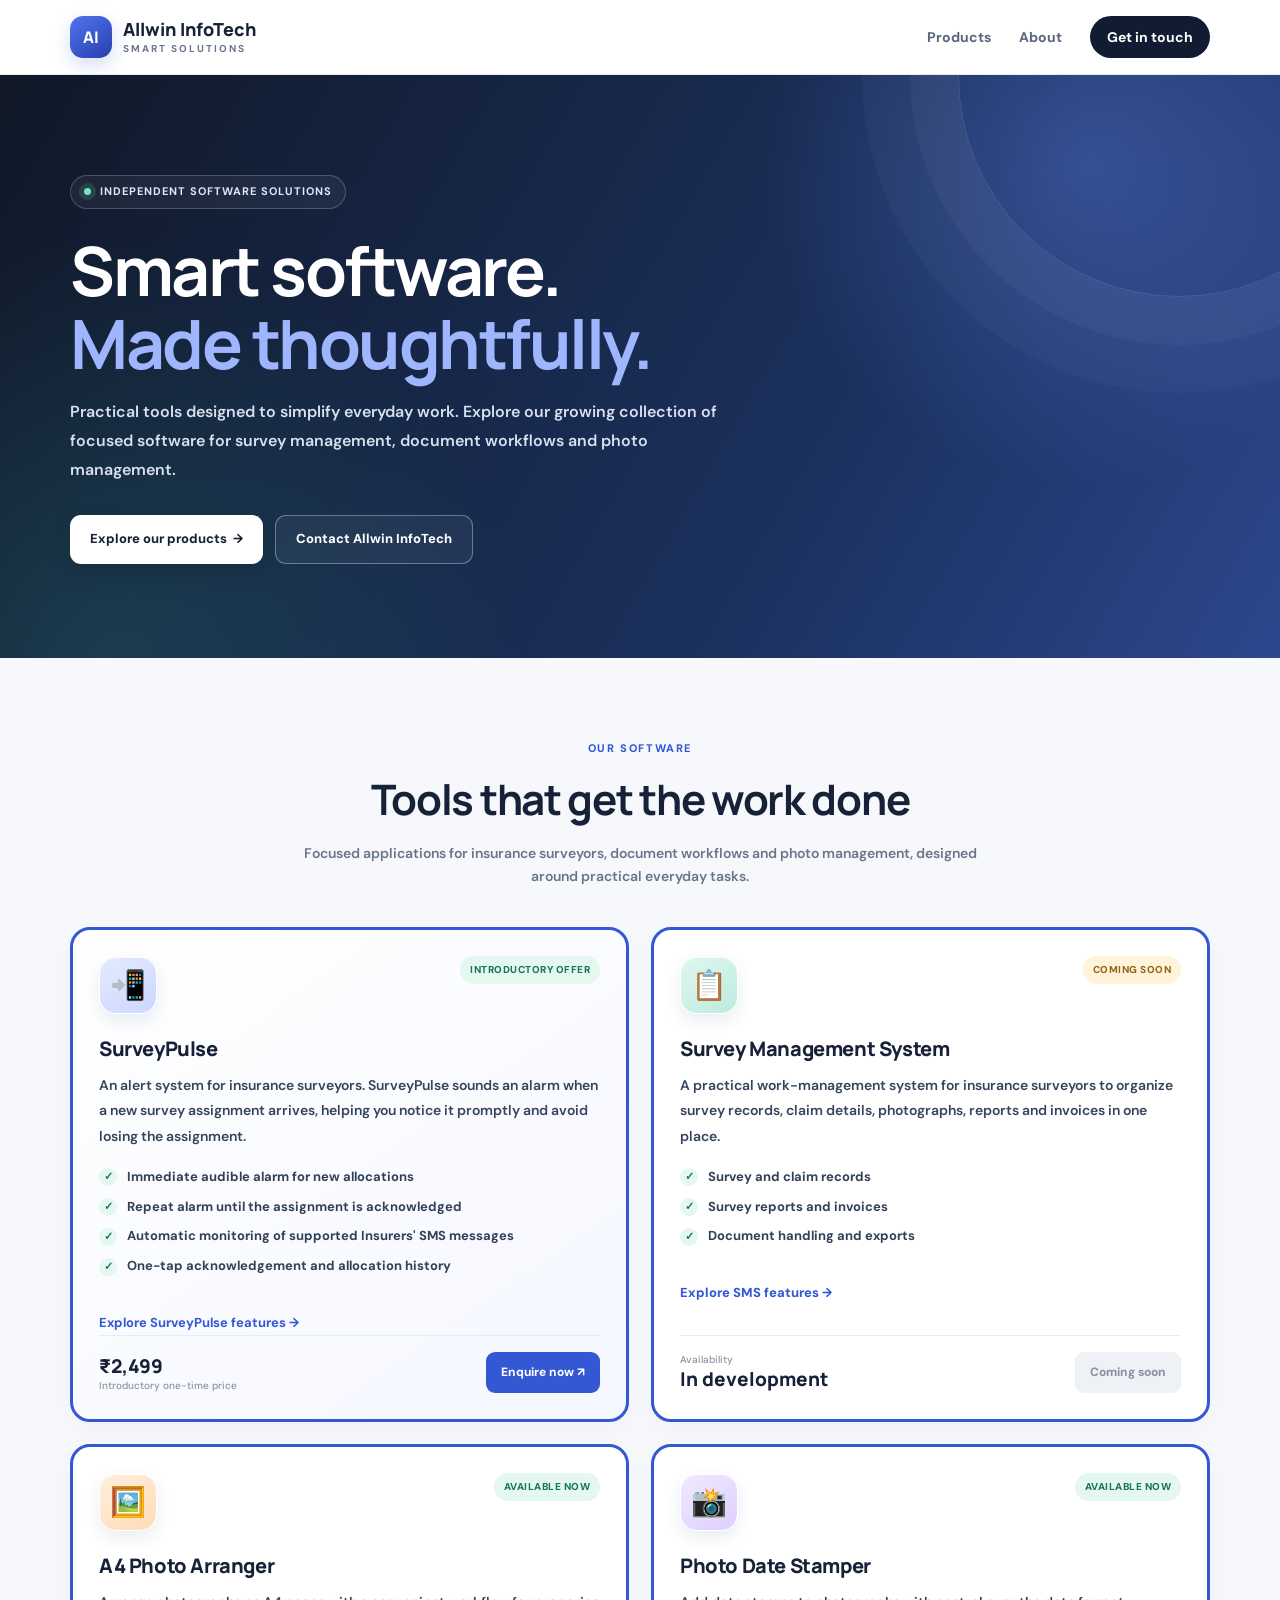
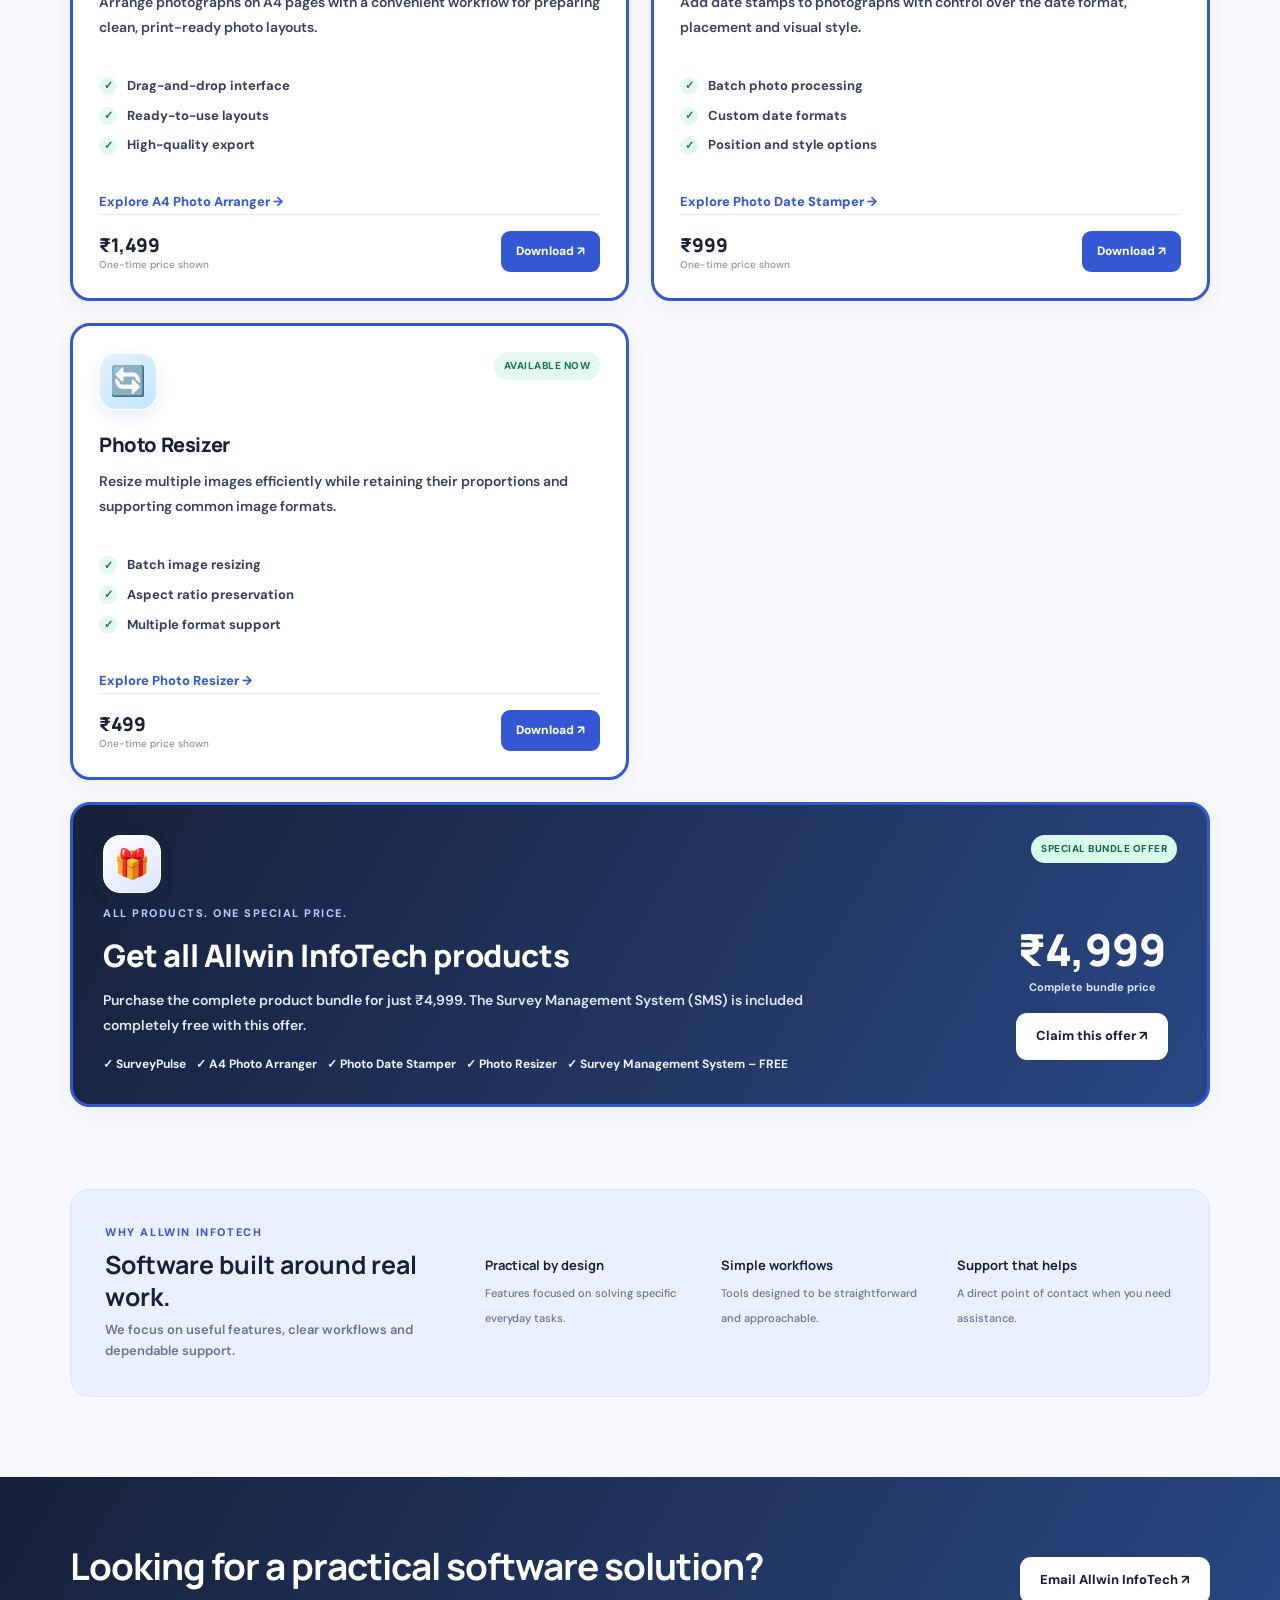
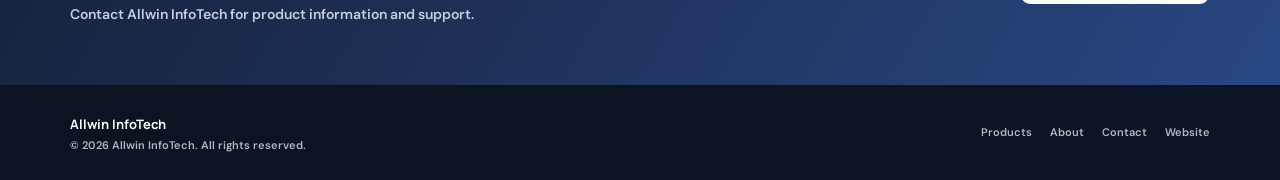
==== commit 982c896b: "Add site.css stylesheet link to index.html" ====
--- a/index.html
+++ b/index.html
@@ -12,6 +12,7 @@
 <link rel="preconnect" href="https://fonts.googleapis.com">
 <link rel="preconnect" href="https://fonts.gstatic.com" crossorigin>
 <link href="https://fonts.googleapis.com/css2?family=DM+Sans:wght@400;500;600;700&family=Manrope:wght@500;600;700;800&display=swap" rel="stylesheet">
+  <link rel="stylesheet" href="css/site.css">
 <style>
 :root{--ink:#172238;--muted:#68758a;--blue:#3458d4;--line:#e7ebf2;--bg:#f6f8fc;--navy:#111b32}
 *{box-sizing:border-box;margin:0;padding:0}html{scroll-behavior:smooth;scroll-padding-top:85px}
@@ -21,8 +22,8 @@
 nav{min-height:74px;display:flex;align-items:center;justify-content:space-between;gap:20px}
 .brand{display:flex;align-items:center;gap:11px;text-decoration:none;color:var(--ink)}
 .logo{width:42px;height:42px;border-radius:13px;background:linear-gradient(145deg,#5274f0,#263fae);display:grid;place-items:center;color:white;font:800 16px Manrope;box-shadow:0 7px 18px #3458d433}
-.brand strong{font:800 17px Manrope;display:block}.brand small{font-size:10px;letter-spacing:2px;color:var(--muted);text-transform:uppercase}
-.navlinks{display:flex;align-items:center;gap:28px}.navlinks a{font-size:13px;font-weight:700;text-decoration:none;color:#59667b}.navlinks a:hover{color:var(--blue)}
+.brand strong{font:800 18px Manrope;display:block}.brand small{font-size:10px;letter-spacing:2px;color:var(--muted);text-transform:uppercase}
+.navlinks{display:flex;align-items:center;gap:28px}.navlinks a{font-size:14px;font-weight:700;text-decoration:none;color:#59667b}.navlinks a:hover{color:var(--blue)}
 .navlinks .contactlink{background:var(--navy);color:white;padding:10px 17px;border-radius:30px}
 .hero{position:relative;overflow:hidden;color:white;padding:100px 0 94px;background:radial-gradient(circle at 85% 15%,#5979db66,transparent 27%),radial-gradient(circle at 8% 100%,#3ed0ad26,transparent 32%),linear-gradient(120deg,#101827,#1b315e 65%,#2c478e)}
 .hero:after{content:"";position:absolute;width:440px;height:440px;border:1px solid #ffffff20;border-radius:50%;right:-120px;top:-220px;box-shadow:0 0 0 48px #ffffff08,0 0 0 96px #ffffff06}
@@ -75,7 +76,7 @@
 <noscript><iframe src="https://www.googletagmanager.com/ns.html?id=GTM-WB59F9HL" height="0" width="0" style="display:none;visibility:hidden"></iframe></noscript>
 <!-- End Google Tag Manager (noscript) -->
 <header><div class="wrap"><nav>
-<a class="brand" href="#" aria-label="Allwin InfoTech home"><span class="logo">AI</span><span><strong>Allwin InfoTech</strong><small>Smart Solutions</small></span></a>
+<a class="brand" href="index.html" aria-label="Allwin InfoTech home"><span class="logo">AI</span><span><strong>Allwin InfoTech</strong><small>Smart Solutions</small></span></a>
 <div class="navlinks"><a href="#products">Products</a><a href="#about">About</a><a class="contactlink" href="mailto:allwininfotech25@gmail.com">Get in touch</a></div>
 </nav></div></header>
 <main>
--- a/css/site.css
+++ b/css/site.css
@@ -0,0 +1,63 @@
+/* ALLWIN INFOTECH GLOBAL BRAND STYLES */
+
+:root {
+    --brand-blue: #3458d4;
+    --brand-navy: #111b32;
+    --brand-text: #172238;
+}
+
+/* Brand section */
+.brand {
+    display: flex;
+    align-items: center;
+    gap: 11px;
+    text-decoration: none;
+    color: var(--brand-text);
+}
+
+.logo {
+    width: 46px;
+    height: 46px;
+    border-radius: 13px;
+    background: linear-gradient(145deg, #5274f0, #263fae);
+    display: grid;
+    place-items: center;
+    color: white;
+    font: 800 17px Manrope;
+}
+
+.brand strong {
+    display: block;
+    font: 800 18px Manrope;
+}
+
+.brand small {
+    display: block;
+    font-size: 10px;
+    font-weight: 700;
+    letter-spacing: 2px;
+    color: #536177;
+    text-transform: uppercase;
+}
+
+/* Navigation links */
+.navlinks {
+    display: flex;
+    align-items: center;
+    gap: 28px;
+}
+
+.navlinks a {
+    font-size: 14px;
+    font-weight: 700;
+    text-decoration: none;
+    color: #59667b;
+}
+
+.navlinks a:hover {
+    color: var(--blue);
+}
+
+:root {
+    --blue: #3458d4;
+}
